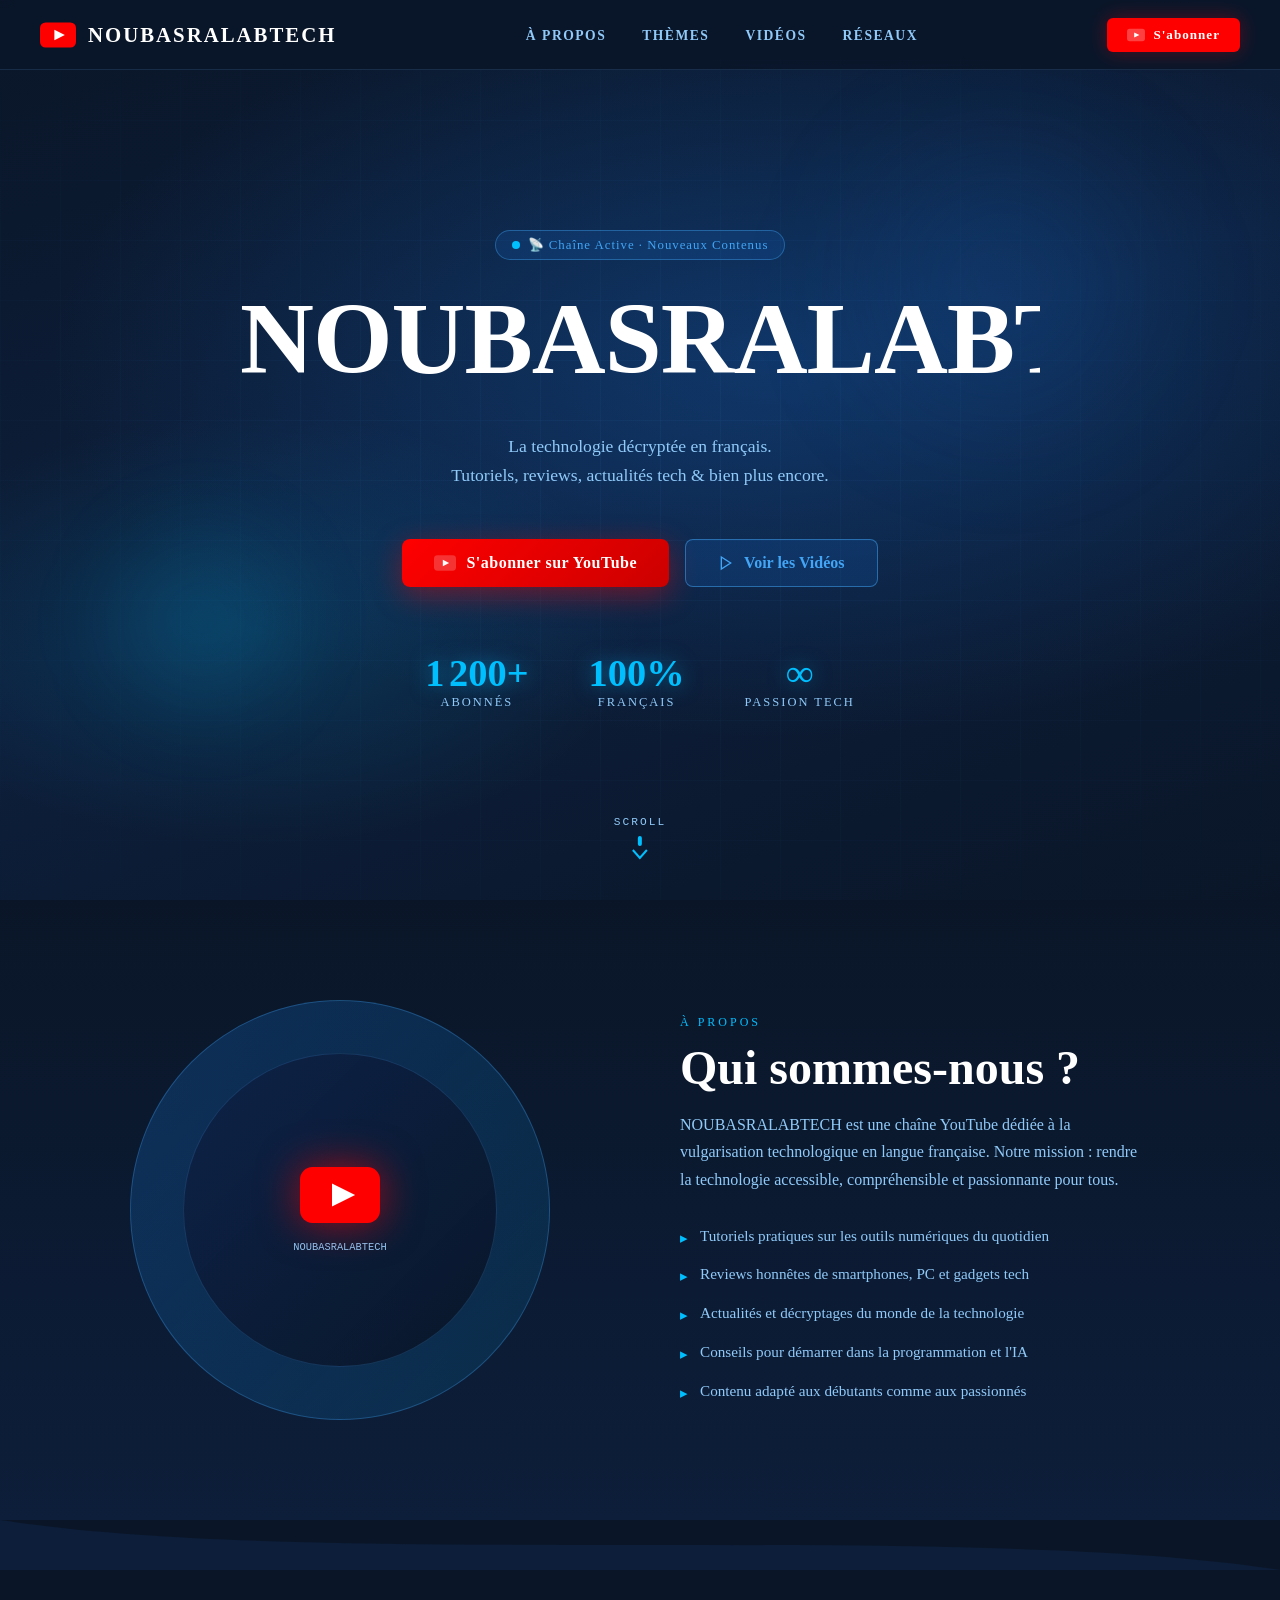
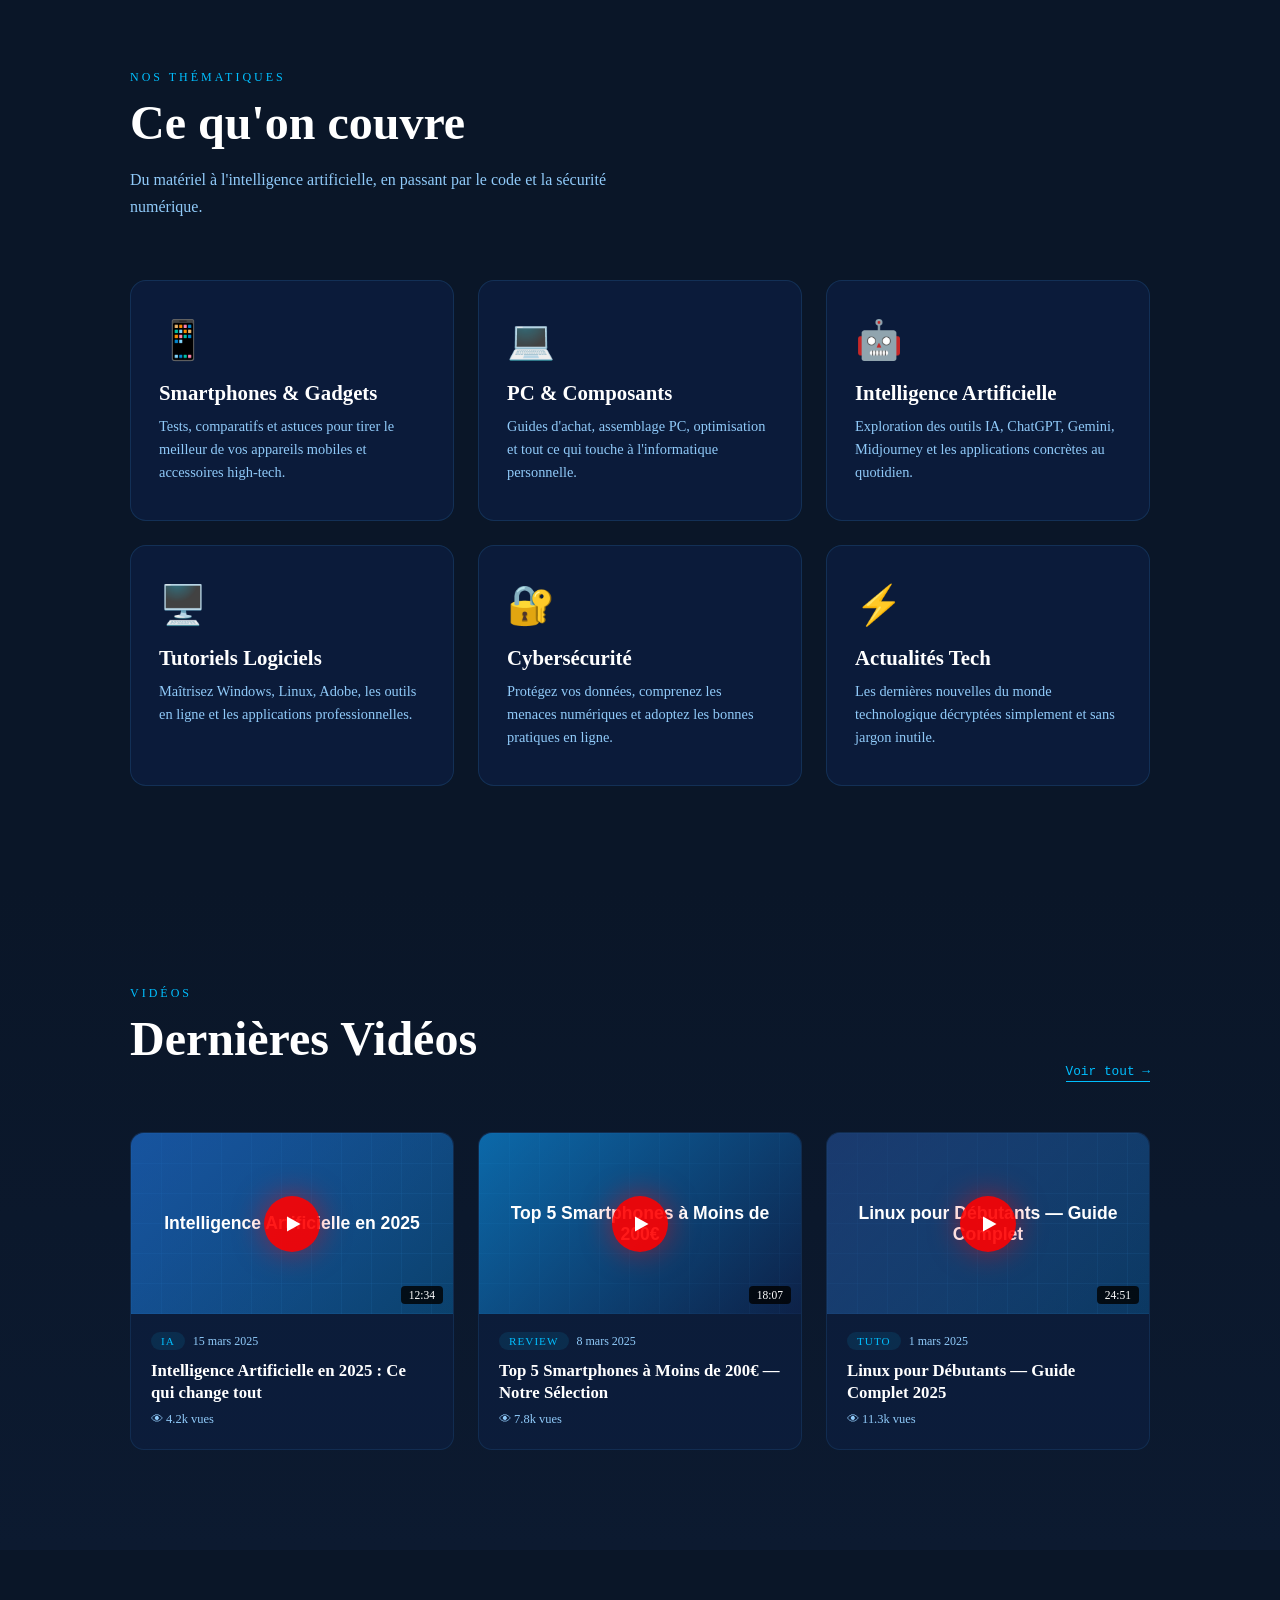
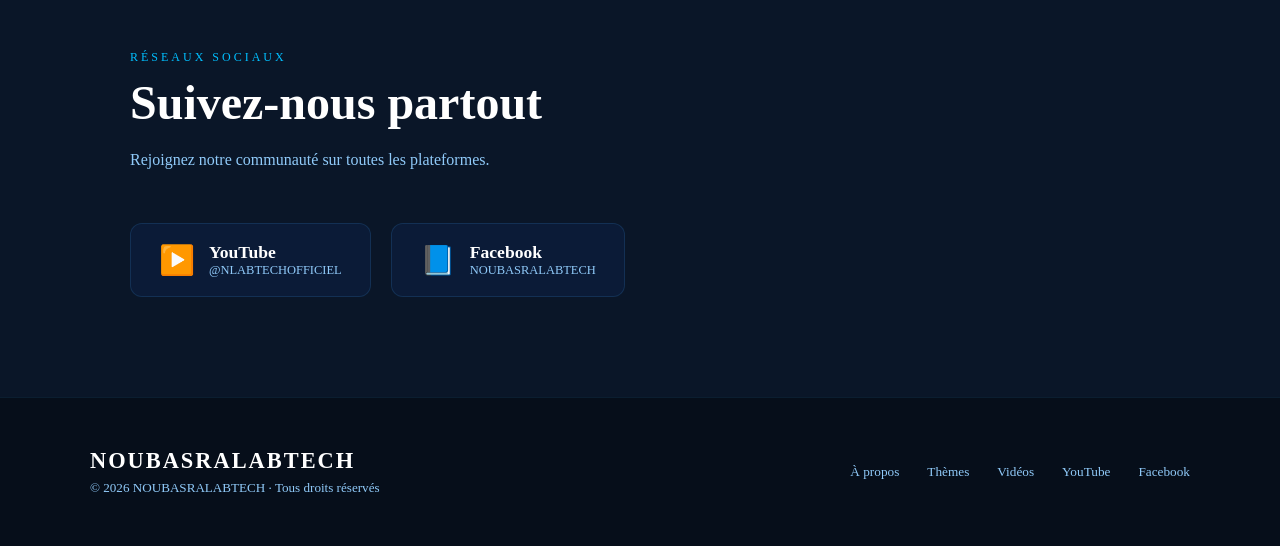
==== index.html @ 0535ee50 "Initial commit: site NOUBASRALABTECH Site vitrine de la chaîne YouTube NOUBASRALABTECH avec intégrat" ====
<!DOCTYPE html>
<html lang="fr">
<head>
  <meta charset="UTF-8" />
  <meta name="viewport" content="width=device-width, initial-scale=1.0"/>
  <title>NOUBASRALABTECH – La Tech à Portée de Main</title>
    <link rel="stylesheet" href="css/style.css">
</head>
<body>

<!-- ── NAV ── -->
<nav>
  <a class="nav-logo" href="#hero">
    <!-- YouTube Icon -->
    <svg viewBox="0 0 90 63" fill="none" xmlns="http://www.w3.org/2000/svg">
      <rect width="90" height="63" rx="14" fill="#FF0000"/>
      <path d="M36 18.5L62 31.5L36 44.5V18.5Z" fill="white"/>
    </svg>
    <span class="nav-logo-text">NOUBASRALABTECH</span>
  </a>
  <ul class="nav-links">
    <li><a href="#about">À propos</a></li>
    <li><a href="#themes">Thèmes</a></li>
    <li><a href="#videos">Vidéos</a></li>
    <li><a href="#socials">Réseaux</a></li>
  </ul>
  <a class="nav-yt-btn" href="https://www.youtube.com/@NLABTECHOFFICIEL" target="_blank" rel="noopener">
    <svg width="18" height="14" viewBox="0 0 90 63" fill="none"><rect width="90" height="63" rx="14" fill="white" fill-opacity=".25"/><path d="M36 18.5L62 31.5L36 44.5V18.5Z" fill="white"/></svg>
    S'abonner
  </a>
</nav>

<!-- ── HERO ── -->
<section id="hero">
  <div class="hero-bg"></div>
  <div class="hero-grid"></div>

  <!-- Floating orbs -->
  <div style="position:absolute;width:300px;height:300px;border-radius:50%;background:radial-gradient(circle,rgba(21,101,192,0.2),transparent);top:15%;right:10%;filter:blur(60px);animation:pulse 6s ease-in-out infinite;z-index:0"></div>
  <div style="position:absolute;width:200px;height:200px;border-radius:50%;background:radial-gradient(circle,rgba(0,191,255,0.15),transparent);bottom:20%;left:8%;filter:blur(40px);animation:pulse 4s 2s ease-in-out infinite;z-index:0"></div>

  <div class="hero-content">
    <div class="hero-badge">📡 Chaîne Active · Nouveaux Contenus</div>

    <h1 class="hero-title">
      <div class="hero-title-scroll">
        <span class="nav-logo-text">NOUBASRALABTECH</span>
      </div>
    </h1>

    <p class="hero-subtitle">
      La technologie décryptée en français.<br/>
      Tutoriels, reviews, actualités tech &amp; bien plus encore.
    </p>

    <div class="hero-actions">
      <a class="btn-primary" href="https://www.youtube.com/@NLABTECHOFFICIEL" target="_blank" rel="noopener">
        <svg width="22" height="16" viewBox="0 0 90 63" fill="none"><rect width="90" height="63" rx="14" fill="white" fill-opacity=".2"/><path d="M36 18.5L62 31.5L36 44.5V18.5Z" fill="white"/></svg>
        S'abonner sur YouTube
      </a>
      <a class="btn-secondary" href="#videos">
        <svg width="16" height="16" fill="none" viewBox="0 0 24 24" stroke="currentColor" stroke-width="2"><polygon points="5,3 19,12 5,21"/></svg>
        Voir les Vidéos
      </a>
    </div>

    <div class="hero-stats">
      <div class="stat">
        <div class="stat-num" id="subs">—</div>
        <div class="stat-label">Abonnés</div>
      </div>
      <div class="stat">
        <div class="stat-num">100%</div>
        <div class="stat-label">Français</div>
      </div>
      <div class="stat">
        <div class="stat-num">∞</div>
        <div class="stat-label">Passion Tech</div>
      </div>
    </div>
  </div>

  <div class="scroll-indicator">
    <span style="font-family:'Space Mono',monospace;font-size:.7rem">SCROLL</span>
    <svg width="18" height="24" viewBox="0 0 18 24" fill="none"><rect x="7" y="0" width="4" height="10" rx="2" fill="var(--accent)"/><path d="M2 14L9 22L16 14" stroke="var(--accent)" stroke-width="2" fill="none"/></svg>
  </div>
</section>

<!-- ── ABOUT ── -->
<section id="about">
  <div class="section-inner">
    <div class="about-grid">
      <div class="about-visual reveal">
        <div class="about-circle">
          <div class="about-circle-inner">
            <svg class="about-yt-icon" width="80" height="56" viewBox="0 0 90 63" fill="none" xmlns="http://www.w3.org/2000/svg">
              <rect width="90" height="63" rx="14" fill="#FF0000"/>
              <path d="M36 18.5L62 31.5L36 44.5V18.5Z" fill="white"/>
            </svg>
            <span style="font-family:'Space Mono',monospace;font-size:.65rem;color:var(--text-muted);margin-top:8px">NOUBASRALABTECH</span>
          </div>
        </div>
      </div>
      <div class="reveal" style="transition-delay:.2s">
        <div class="section-tag">À propos</div>
        <h2 class="section-title">Qui sommes‑nous&nbsp;?</h2>
        <p class="section-desc">
          NOUBASRALABTECH est une chaîne YouTube dédiée à la vulgarisation technologique en langue française. Notre mission : rendre la technologie accessible, compréhensible et passionnante pour tous.
        </p>
        <ul class="about-list">
          <li>Tutoriels pratiques sur les outils numériques du quotidien</li>
          <li>Reviews honnêtes de smartphones, PC et gadgets tech</li>
          <li>Actualités et décryptages du monde de la technologie</li>
          <li>Conseils pour démarrer dans la programmation et l'IA</li>
          <li>Contenu adapté aux débutants comme aux passionnés</li>
        </ul>
      </div>
    </div>
  </div>
</section>

<!-- WAVE -->
<div class="wave-divider" style="background:#0d1e3a">
  <svg viewBox="0 0 1440 50" preserveAspectRatio="none" height="50"><path d="M0,0 C360,50 1080,0 1440,50 L1440,0 Z" fill="#0a1628"/></svg>
</div>

<!-- ── THEMES ── -->
<section id="themes">
  <div class="section-inner">
    <div class="section-tag reveal">Nos Thématiques</div>
    <h2 class="section-title reveal" style="transition-delay:.1s">Ce qu'on couvre</h2>
    <p class="section-desc reveal" style="transition-delay:.2s">Du matériel à l'intelligence artificielle, en passant par le code et la sécurité numérique.</p>

    <div class="themes-grid">
      <div class="theme-card reveal" style="transition-delay:.1s">
        <div class="theme-icon">📱</div>
        <div class="theme-title">Smartphones & Gadgets</div>
        <div class="theme-desc">Tests, comparatifs et astuces pour tirer le meilleur de vos appareils mobiles et accessoires high-tech.</div>
      </div>
      <div class="theme-card reveal" style="transition-delay:.2s">
        <div class="theme-icon">💻</div>
        <div class="theme-title">PC & Composants</div>
        <div class="theme-desc">Guides d'achat, assemblage PC, optimisation et tout ce qui touche à l'informatique personnelle.</div>
      </div>
      <div class="theme-card reveal" style="transition-delay:.3s">
        <div class="theme-icon">🤖</div>
        <div class="theme-title">Intelligence Artificielle</div>
        <div class="theme-desc">Exploration des outils IA, ChatGPT, Gemini, Midjourney et les applications concrètes au quotidien.</div>
      </div>
      <div class="theme-card reveal" style="transition-delay:.4s">
        <div class="theme-icon">🖥️</div>
        <div class="theme-title">Tutoriels Logiciels</div>
        <div class="theme-desc">Maîtrisez Windows, Linux, Adobe, les outils en ligne et les applications professionnelles.</div>
      </div>
      <div class="theme-card reveal" style="transition-delay:.5s">
        <div class="theme-icon">🔐</div>
        <div class="theme-title">Cybersécurité</div>
        <div class="theme-desc">Protégez vos données, comprenez les menaces numériques et adoptez les bonnes pratiques en ligne.</div>
      </div>
      <div class="theme-card reveal" style="transition-delay:.6s">
        <div class="theme-icon">⚡</div>
        <div class="theme-title">Actualités Tech</div>
        <div class="theme-desc">Les dernières nouvelles du monde technologique décryptées simplement et sans jargon inutile.</div>
      </div>
    </div>
  </div>
</section>

<!-- ── VIDEOS ── -->
<section id="videos">
  <div class="section-inner">
    <div style="display:flex;justify-content:space-between;align-items:flex-end;flex-wrap:wrap;gap:16px">
      <div>
        <div class="section-tag reveal">Vidéos</div>
        <h2 class="section-title reveal" style="transition-delay:.1s">Dernières Vidéos</h2>
      </div>
      <a href="https://www.youtube.com/@NLABTECHOFFICIEL" target="_blank" rel="noopener"
         style="color:var(--accent);font-family:'Space Mono',monospace;font-size:.8rem;text-decoration:none;border-bottom:1px solid var(--accent);padding-bottom:2px" class="reveal">
        Voir tout →
      </a>
    </div>

    <div class="videos-grid" style="margin-top:50px">
      <!-- Card 1 -->
      <div class="video-card reveal" style="transition-delay:.1s">
        <div class="video-thumb">
          <div class="video-thumb-bg"></div>
          <div style="position:absolute;inset:0;background:linear-gradient(135deg,rgba(21,101,192,0.6),rgba(0,191,255,0.2));display:flex;align-items:center;justify-content:center;flex-direction:column;gap:12px">
            <span style="font-family:'Rajdhani',sans-serif;font-size:1.1rem;font-weight:700;color:white;text-align:center;padding:0 16px;">Intelligence Artificielle en 2025</span>
          </div>
          <div class="video-play">
            <svg width="16" height="18" viewBox="0 0 16 18" fill="white"><path d="M1 1.5L14.5 9L1 16.5V1.5Z"/></svg>
          </div>
          <div class="video-duration">12:34</div>
        </div>
        <div class="video-info">
          <div class="video-meta">
            <span class="video-tag">IA</span>
            <span class="video-date">15 mars 2025</span>
          </div>
          <div class="video-title">Intelligence Artificielle en 2025 : Ce qui change tout</div>
          <div class="video-views">👁 4.2k vues</div>
        </div>
      </div>
      <!-- Card 2 -->
      <div class="video-card reveal" style="transition-delay:.2s">
        <div class="video-thumb">
          <div class="video-thumb-bg"></div>
          <div style="position:absolute;inset:0;background:linear-gradient(135deg,rgba(2,136,209,0.6),rgba(13,33,71,0.5));display:flex;align-items:center;justify-content:center;flex-direction:column;gap:12px">
            <span style="font-family:'Rajdhani',sans-serif;font-size:1.1rem;font-weight:700;color:white;text-align:center;padding:0 16px;">Top 5 Smartphones à Moins de 200€</span>
          </div>
          <div class="video-play">
            <svg width="16" height="18" viewBox="0 0 16 18" fill="white"><path d="M1 1.5L14.5 9L1 16.5V1.5Z"/></svg>
          </div>
          <div class="video-duration">18:07</div>
        </div>
        <div class="video-info">
          <div class="video-meta">
            <span class="video-tag">REVIEW</span>
            <span class="video-date">8 mars 2025</span>
          </div>
          <div class="video-title">Top 5 Smartphones à Moins de 200€ — Notre Sélection</div>
          <div class="video-views">👁 7.8k vues</div>
        </div>
      </div>
      <!-- Card 3 -->
      <div class="video-card reveal" style="transition-delay:.3s">
        <div class="video-thumb">
          <div class="video-thumb-bg"></div>
          <div style="position:absolute;inset:0;background:linear-gradient(135deg,rgba(26,58,110,0.7),rgba(0,191,255,0.15));display:flex;align-items:center;justify-content:center;flex-direction:column;gap:12px">
            <span style="font-family:'Rajdhani',sans-serif;font-size:1.1rem;font-weight:700;color:white;text-align:center;padding:0 16px;">Linux pour Débutants — Guide Complet</span>
          </div>
          <div class="video-play">
            <svg width="16" height="18" viewBox="0 0 16 18" fill="white"><path d="M1 1.5L14.5 9L1 16.5V1.5Z"/></svg>
          </div>
          <div class="video-duration">24:51</div>
        </div>
        <div class="video-info">
          <div class="video-meta">
            <span class="video-tag">TUTO</span>
            <span class="video-date">1 mars 2025</span>
          </div>
          <div class="video-title">Linux pour Débutants — Guide Complet 2025</div>
          <div class="video-views">👁 11.3k vues</div>
        </div>
      </div>
    </div>
  </div>
</section>

<!-- ── SOCIALS ── -->
<section id="socials">
  <div class="section-inner">
    <div class="section-tag reveal">Réseaux Sociaux</div>
    <h2 class="section-title reveal" style="transition-delay:.1s">Suivez-nous partout</h2>
    <p class="section-desc reveal" style="transition-delay:.2s">Rejoignez notre communauté sur toutes les plateformes.</p>

    <div class="socials-grid">
      <a class="social-card reveal" href="https://www.youtube.com/@NLABTECHOFFICIEL" target="_blank" rel="noopener" style="transition-delay:.1s">
        <span class="social-icon">▶️</span>
        <div>
          <div class="social-name">YouTube</div>
          <div class="social-handle">@NLABTECHOFFICIEL</div>
        </div>
      </a>
      <a class="social-card reveal" href="https://www.facebook.com/profile.php?id=61580141431218" target="_blank" rel="noopener" style="transition-delay:.2s">
        <span class="social-icon">📘</span>
        <div>
          <div class="social-name">Facebook</div>
          <div class="social-handle">NOUBASRALABTECH</div>
        </div>
      </a>
    </div>
  </div>
</section>

<!-- ── FOOTER ── -->
<footer>
  <div class="footer-inner">
    <div>
      <div class="footer-logo">NOUBASRALABTECH</div>
      <div class="footer-copy" style="margin-top:6px">© 2026 NOUBASRALABTECH · Tous droits réservés</div>
    </div>
    <div class="footer-links">
      <a href="#about">À propos</a>
      <a href="#themes">Thèmes</a>
      <a href="#videos">Vidéos</a>
      <a href="https://www.youtube.com/@NLABTECHOFFICIEL" target="_blank" rel="noopener">YouTube</a>
      <a href="https://www.facebook.com/profile.php?id=61580141431218" target="_blank" rel="noopener">Facebook</a>
    </div>
  </div>
</footer>

<script src="js/script.js"></script>
<script src="js/youtube.js"></script>
</body>
</html>
---- css/style.css ----
*, *::before, *::after { box-sizing: border-box; margin: 0; padding: 0; }

:root {
  --blue-deep: #0a1628;
  --blue-dark: #0d2147;
  --blue-mid: #1a3a6e;
  --blue-bright: #1565C0;
  --blue-vivid: #1976D2;
  --blue-light: #42A5F5;
  --blue-glow: #64B5F6;
  --blue-ice: #BBDEFB;
  --white: #ffffff;
  --white-soft: #f0f6ff;
  --accent: #00BFFF;
  --accent2: #0288D1;
  --yt-red: #FF0000;
  --text-muted: #90CAF9;
}

html { scroll-behavior: smooth; }

body {
  font-family: 'Times New Roman', serif;
  background: var(--blue-deep);
  color: var(--white);
  overflow-x: hidden;
}

/* ── Custom Cursor (désactivé) ── */
/* .cursor {
  width: 12px; height: 12px;
  background: var(--accent);
  border-radius: 50%;
  position: fixed; top: 0; left: 0;
  pointer-events: none; z-index: 10000;
  transform: translate(-50%,-50%);
  transition: transform 0.1s, background 0.2s;
  box-shadow: 0 0 15px var(--accent);
}
.cursor-ring {
  width: 36px; height: 36px;
  border: 2px solid var(--blue-light);
  border-radius: 50%;
  position: fixed; top: 0; left: 0;
  pointer-events: none; z-index: 9999;
  transform: translate(-50%,-50%);
  transition: transform 0.18s ease, width 0.2s, height 0.2s, border-color 0.2s;
}
a:hover ~ .cursor, button:hover ~ .cursor { transform: translate(-50%,-50%) scale(2); } */

/* ── Noise texture overlay ── */
body::before {
  content: '';
  position: fixed; inset: 0;
  background-image: url("data:image/svg+xml,%3Csvg viewBox='0 0 256 256' xmlns='http://www.w3.org/2000/svg'%3E%3Cfilter id='noise'%3E%3CfeTurbulence type='fractalNoise' baseFrequency='0.9' numOctaves='4' stitchTiles='stitch'/%3E%3C/filter%3E%3Crect width='100%25' height='100%25' filter='url(%23noise)' opacity='0.035'/%3E%3C/svg%3E");
  pointer-events: none; z-index: 0;
  opacity: .4;
}

/* ── NAV ── */
nav {
  position: fixed; top: 0; left: 0; right: 0; z-index: 1000;
  display: flex; align-items: center; justify-content: space-between;
  padding: 0 40px;
  height: 70px;
  background: rgba(10,22,40,0.85);
  backdrop-filter: blur(20px);
  border-bottom: 1px solid rgba(100,181,246,0.15);
}
.nav-logo {
  display: flex; align-items: center; gap: 12px;
  text-decoration: none;
}
.nav-toggle {
  display: none;
  width: 42px; height: 38px;
  background: rgba(255,255,255,0.08);
  border: 1px solid rgba(255,255,255,0.12);
  border-radius: 14px;
  padding: 8px;
  cursor: pointer;
  align-items: center;
  justify-content: center;
  gap: 4px;
}
.nav-toggle span {
  display: block;
  width: 100%; height: 3px;
  border-radius: 999px;
  background: var(--white);
  transition: transform .3s ease, opacity .3s ease;
}
.nav-toggle.active span:nth-child(1) { transform: translateY(8px) rotate(45deg); }
.nav-toggle.active span:nth-child(2) { opacity: 0; }
.nav-toggle.active span:nth-child(3) { transform: translateY(-8px) rotate(-45deg); }
.mobile-menu {
  display: none;
  position: fixed;
  top: 70px;
  left: 0;
  right: 0;
  background: rgba(10,22,40,0.98);
  backdrop-filter: blur(18px);
  border-bottom: 1px solid rgba(66,165,245,0.12);
  z-index: 999;
}
.mobile-menu ul {
  list-style: none;
  display: flex;
  flex-direction: column;
  gap: 0;
  padding: 18px 24px;
}
.mobile-menu li + li { margin-top: 12px; }
.mobile-menu a {
  color: var(--white);
  text-decoration: none;
  font-size: 1rem;
  font-weight: 600;
}
.mobile-menu.open { display: block; }
.nav-logo svg { width: 36px; height: 36px; }
.nav-logo-text {
  font-family: 'Times New Roman', serif;
  font-weight: 700; font-size: 1.3rem;
  color: var(--white);
  letter-spacing: 2px;
}
.nav-logo-text span { color: var(--accent); }
.nav-links { display: flex; gap: 36px; list-style: none; }
.nav-links a {
  text-decoration: none;
  color: var(--text-muted);
  font-weight: 600; font-size: .85rem;
  letter-spacing: 1.5px; text-transform: uppercase;
  position: relative; transition: color .3s;
}
.nav-links a::after {
  content: '';
  position: absolute; bottom: -4px; left: 0; right: 0;
  height: 2px; background: var(--accent);
  transform: scaleX(0); transform-origin: left;
  transition: transform .3s;
}
.nav-links a:hover { color: var(--white); }
.nav-links a:hover::after { transform: scaleX(1); }
.nav-yt-btn {
  display: flex; align-items: center; gap: 8px;
  background: var(--yt-red);
  color: white; border: none;
  padding: 9px 20px; border-radius: 6px;
  font-family: 'Times New Roman', serif;
  font-weight: 700; font-size: .82rem;
  letter-spacing: 1px;
  text-decoration: none;
  transition: transform .2s, box-shadow .3s;
  box-shadow: 0 0 20px rgba(255,0,0,0.3);
}
.nav-yt-btn:hover { transform: translateY(-2px); box-shadow: 0 4px 30px rgba(255,0,0,0.5); }

/* ── HERO ── */
#hero {
  min-height: 100vh;
  display: flex; align-items: center; justify-content: center;
  position: relative; overflow: hidden;
  padding: 120px 40px 80px;
}
.hero-bg {
  position: absolute; inset: 0; z-index: 0;
  background:
    radial-gradient(ellipse 80% 60% at 60% 40%, rgba(21,101,192,0.35) 0%, transparent 70%),
    radial-gradient(ellipse 50% 40% at 20% 70%, rgba(0,191,255,0.15) 0%, transparent 60%),
    linear-gradient(160deg, #0a1628 0%, #0d1f3c 50%, #0a1628 100%);
}
.hero-grid {
  position: absolute; inset: 0; z-index: 0;
  background-image:
    linear-gradient(rgba(66,165,245,0.06) 1px, transparent 1px),
    linear-gradient(90deg, rgba(66,165,245,0.06) 1px, transparent 1px);
  background-size: 60px 60px;
  mask-image: radial-gradient(ellipse 80% 70% at 50% 50%, black, transparent);
}
.hero-content {
  position: relative; z-index: 1;
  max-width: 800px; text-align: center;
}
.hero-badge {
  display: inline-flex; align-items: center; gap: 8px;
  background: rgba(21,101,192,0.2);
  border: 1px solid rgba(66,165,245,0.4);
  color: var(--blue-light); font-size: .8rem;
  padding: 6px 16px; border-radius: 100px;
  font-family: 'Times New Roman', serif;
  letter-spacing: 1px; margin-bottom: 28px;
  animation: fadeSlideDown .8s ease both;
}
.hero-badge::before {
  content: ''; width: 8px; height: 8px;
  background: var(--accent); border-radius: 50%;
  animation: pulse 2s infinite;
}
@keyframes pulse { 0%,100%{opacity:1;transform:scale(1)} 50%{opacity:.5;transform:scale(1.4)} }

.hero-title {
  font-family: 'Times New Roman', serif;
  font-weight: 700;
  font-size: clamp(3rem, 8vw, 6.5rem);
  line-height: 1;
  letter-spacing: -1px;
  animation: fadeSlideUp .9s .2s ease both;
  text-align: center;
  overflow: hidden;
}
.hero-title-scroll {
  position: relative;
  overflow: hidden;
  display: inline-block;
}
.hero-title-scroll .nav-logo-text {
  font-family: 'Times New Roman', serif;
  font-weight: 700;
  font-size: clamp(3rem, 8vw, 6.5rem);
  color: var(--white);
  letter-spacing: -1px;
  display: inline-block;
  white-space: nowrap;
  animation: scrollHeroText 10s linear infinite;
}
.hero-title .line1 { display: block; color: var(--white); }
.hero-title .line2 {
  display: block;
  background: linear-gradient(90deg, var(--blue-light), var(--accent), var(--blue-glow));
  -webkit-background-clip: text; -webkit-text-fill-color: transparent;
  background-clip: text;
}
.hero-subtitle {
  margin-top: 24px; font-size: 1.1rem; font-weight: 300;
  color: var(--text-muted); line-height: 1.7;
  animation: fadeSlideUp .9s .4s ease both;
}
.hero-actions {
  margin-top: 48px;
  display: flex; gap: 16px; justify-content: center; flex-wrap: wrap;
  animation: fadeSlideUp .9s .6s ease both;
}
.btn-primary {
  display: flex; align-items: center; gap: 10px;
  background: linear-gradient(135deg, var(--yt-red), #cc0000);
  color: white; padding: 14px 32px; border-radius: 8px;
  font-weight: 700; font-size: 1rem; letter-spacing: .5px;
  text-decoration: none;
  box-shadow: 0 8px 30px rgba(255,0,0,0.4);
  transition: transform .2s, box-shadow .3s;
}
.btn-primary:hover { transform: translateY(-3px); box-shadow: 0 12px 40px rgba(255,0,0,0.6); }
.btn-secondary {
  display: flex; align-items: center; gap: 10px;
  background: rgba(21,101,192,0.2);
  border: 1px solid rgba(66,165,245,0.5);
  color: var(--blue-light); padding: 14px 32px; border-radius: 8px;
  font-weight: 600; font-size: 1rem;
  text-decoration: none;
  transition: background .3s, transform .2s;
}
.btn-secondary:hover { background: rgba(21,101,192,0.4); transform: translateY(-3px); }

.hero-stats {
  margin-top: 64px;
  display: flex; justify-content: center; gap: 60px;
  animation: fadeSlideUp .9s .8s ease both;
}
.stat { text-align: center; }
.stat-num {
  font-family: 'Times New Roman', serif;
  font-size: 2.4rem; font-weight: 700;
  color: var(--accent);
  text-shadow: 0 0 20px rgba(0,191,255,0.5);
}
.stat-label { font-size: .78rem; color: var(--text-muted); letter-spacing: 2px; text-transform: uppercase; }

.scroll-indicator {
  position: absolute; bottom: 40px; left: 50%;
  transform: translateX(-50%);
  display: flex; flex-direction: column; align-items: center;
  gap: 8px; color: var(--text-muted); font-size: .75rem;
  letter-spacing: 2px; animation: bounce 2s infinite;
}
@keyframes bounce { 0%,100%{transform:translateX(-50%) translateY(0)} 50%{transform:translateX(-50%) translateY(8px)} }

/* ── SECTIONS COMMON ── */
section { position: relative; z-index: 1; }
.section-inner { max-width: 1100px; margin: 0 auto; padding: 100px 40px; }
.section-tag {
  font-family: 'Times New Roman', serif;
  font-size: .75rem; color: var(--accent);
  letter-spacing: 3px; text-transform: uppercase;
  margin-bottom: 12px;
}
.section-title {
  font-family: 'Times New Roman', serif;
  font-size: clamp(2rem, 4vw, 3rem);
  font-weight: 700; line-height: 1.1;
  margin-bottom: 16px;
}
.section-desc { color: var(--text-muted); max-width: 520px; line-height: 1.7; font-weight: 300; }

/* ── ABOUT ── */
#about { background: linear-gradient(180deg, var(--blue-deep) 0%, #0d1e3a 100%); }
.about-grid { display: grid; grid-template-columns: 1fr 1fr; gap: 80px; align-items: center; }
.about-visual {
  position: relative;
  aspect-ratio: 1; max-width: 420px;
}
.about-circle {
  width: 100%; height: 100%;
  border-radius: 50%;
  background: linear-gradient(135deg, rgba(21,101,192,0.3), rgba(0,191,255,0.1));
  border: 1px solid rgba(66,165,245,0.3);
  display: flex; align-items: center; justify-content: center;
  position: relative;
  animation: rotateSlow 20s linear infinite;
}
@keyframes rotateSlow { to { transform: rotate(360deg); } }
.about-circle-inner {
  width: 75%; height: 75%;
  border-radius: 50%;
  background: linear-gradient(135deg, rgba(13,33,71,0.9), rgba(10,22,40,0.95));
  border: 1px solid rgba(66,165,245,0.2);
  display: flex; align-items: center; justify-content: center;
  flex-direction: column; gap: 10px;
  animation: rotateSlow 20s linear infinite reverse;
}
.about-yt-icon { filter: drop-shadow(0 0 20px rgba(255,0,0,0.6)); }
.about-list { list-style: none; margin-top: 32px; display: flex; flex-direction: column; gap: 14px; }
.about-list li {
  display: flex; align-items: flex-start; gap: 12px;
  color: var(--text-muted); font-size: .95rem; line-height: 1.5;
}
.about-list li::before {
  content: '▸'; color: var(--accent); flex-shrink: 0; margin-top: 2px;
}

/* ── THEMES / CATEGORIES ── */
#themes { background: var(--blue-deep); }
.themes-grid { display: grid; grid-template-columns: repeat(3,1fr); gap: 24px; margin-top: 60px; }
.theme-card {
  background: rgba(13,33,71,0.6);
  border: 1px solid rgba(66,165,245,0.15);
  border-radius: 16px; padding: 36px 28px;
  position: relative; overflow: hidden;
  transition: transform .3s, border-color .3s, box-shadow .3s;
}
.theme-card::before {
  content: '';
  position: absolute; top: 0; left: 0; right: 0; height: 3px;
  background: linear-gradient(90deg, var(--blue-bright), var(--accent));
  transform: scaleX(0); transform-origin: left;
  transition: transform .4s;
}
.theme-card:hover { transform: translateY(-6px); border-color: rgba(66,165,245,0.4); box-shadow: 0 20px 50px rgba(0,0,0,0.4); }
.theme-card:hover::before { transform: scaleX(1); }
.theme-icon { font-size: 2.4rem; margin-bottom: 18px; }
.theme-title { font-family: 'Times New Roman', serif; font-size: 1.3rem; font-weight: 700; margin-bottom: 10px; }
.theme-desc { color: var(--text-muted); font-size: .9rem; line-height: 1.6; font-weight: 300; }

/* ── VIDEOS / LATEST ── */
#videos { background: linear-gradient(180deg, var(--blue-deep) 0%, #0c1a30 100%); }
.videos-grid { display: grid; grid-template-columns: repeat(3,1fr); gap: 24px; margin-top: 60px; }
.video-card {
  background: rgba(13,33,71,0.5);
  border: 1px solid rgba(66,165,245,0.12);
  border-radius: 14px; overflow: hidden;
  transition: transform .3s, box-shadow .3s;
}
.video-card:hover { transform: translateY(-5px); box-shadow: 0 20px 50px rgba(0,0,0,0.5); }
.video-thumb {
  aspect-ratio: 16/9; position: relative;
  background: linear-gradient(135deg, var(--blue-mid), var(--blue-dark));
  display: flex; align-items: center; justify-content: center;
  overflow: hidden;
}
.video-thumb img {
  width: 100%;
  height: 100%;
  object-fit: cover;
  transition: transform 0.3s ease;
}
.video-card:hover .video-thumb img {
  transform: scale(1.05);
}
.video-thumb-bg {
  position: absolute; inset: 0;
  background-image:
    linear-gradient(rgba(66,165,245,0.08) 1px, transparent 1px),
    linear-gradient(90deg, rgba(66,165,245,0.08) 1px, transparent 1px);
  background-size: 30px 30px;
}
.video-play {
  width: 56px; height: 56px;
  background: rgba(255,0,0,0.9);
  border-radius: 50%; display: flex;
  align-items: center; justify-content: center;
  position: relative; z-index: 1;
  box-shadow: 0 0 30px rgba(255,0,0,0.5);
  transition: transform .2s, box-shadow .3s;
}
.video-card:hover .video-play { transform: scale(1.1); box-shadow: 0 0 50px rgba(255,0,0,0.7); }
.video-play svg { margin-left: 4px; }
.video-duration {
  position: absolute; bottom: 10px; right: 10px;
  background: rgba(0,0,0,0.8); color: white;
  font-family: 'Times New Roman', serif;
  font-size: .72rem; padding: 3px 8px; border-radius: 4px;
}
.video-info { padding: 18px 20px 22px; }
.video-meta { display: flex; align-items: center; gap: 8px; margin-bottom: 10px; }
.video-tag {
  font-size: .7rem; font-family: 'Times New Roman', serif;
  color: var(--accent); background: rgba(0,191,255,0.1);
  padding: 3px 10px; border-radius: 100px; letter-spacing: 1px;
}
.video-date { font-size: .75rem; color: var(--text-muted); }
.video-title { font-family: 'Times New Roman', serif; font-weight: 600; font-size: 1.05rem; line-height: 1.3; }
.video-views { margin-top: 8px; font-size: .78rem; color: var(--text-muted); }

/* ── NEWSLETTER / CTA ── */
#newsletter {
  background: linear-gradient(135deg, #0d2147 0%, #0a1628 100%);
  position: relative; overflow: hidden;
}
#newsletter::before {
  content: '';
  position: absolute; inset: 0;
  background: radial-gradient(ellipse 70% 60% at 50% 50%, rgba(21,101,192,0.2), transparent);
}
.cta-box {
  text-align: center; position: relative; z-index: 1;
  max-width: 680px; margin: 0 auto;
}
.cta-box .section-title { font-size: clamp(2rem,4vw,3.2rem); }
.email-form {
  margin-top: 40px;
  display: flex; gap: 12px; max-width: 500px; margin: 40px auto 0;
}
.email-input {
  flex: 1; background: rgba(255,255,255,0.07);
  border: 1px solid rgba(66,165,245,0.3);
  border-radius: 8px; padding: 14px 20px;
  color: white; font-family: 'Times New Roman', serif;
  font-size: .95rem; outline: none;
  transition: border-color .3s;
}
.email-input::placeholder { color: rgba(144,202,249,0.5); }
.email-input:focus { border-color: var(--accent); box-shadow: 0 0 0 3px rgba(0,191,255,0.15); }
.email-submit {
  background: linear-gradient(135deg, var(--blue-bright), var(--accent2));
  color: white; border: none; padding: 14px 28px;
  border-radius: 8px; font-family: 'Times New Roman', serif;
  font-weight: 700; font-size: .95rem;
  transition: transform .2s, box-shadow .3s;
  box-shadow: 0 4px 20px rgba(21,101,192,0.5);
}
.email-submit:hover { transform: translateY(-2px); box-shadow: 0 8px 30px rgba(21,101,192,0.7); }

/* ── SOCIALS ── */
#socials { background: var(--blue-deep); }
.socials-grid { display: flex; gap: 20px; flex-wrap: wrap; margin-top: 50px; justify-content: flex-start; }
.social-card {
  display: flex; align-items: center; gap: 14px;
  background: rgba(13,33,71,0.5);
  border: 1px solid rgba(66,165,245,0.15);
  border-radius: 12px; padding: 18px 28px;
  text-decoration: none; color: var(--white);
  transition: transform .25s, border-color .3s, box-shadow .3s;
  min-width: 200px;
}
.social-card:hover { transform: translateY(-4px); border-color: rgba(66,165,245,0.5); box-shadow: 0 10px 30px rgba(0,0,0,0.4); }
.social-icon { font-size: 1.8rem; }
.social-name { font-family: 'Times New Roman', serif; font-weight: 700; font-size: 1.1rem; }
.social-handle { font-size: .78rem; color: var(--text-muted); font-family: 'Times New Roman', serif; }

/* ── FOOTER ── */
footer {
  background: #060e1a;
  border-top: 1px solid rgba(66,165,245,0.1);
  padding: 50px 40px;
}
.footer-inner { max-width: 1100px; margin: 0 auto; display: flex; justify-content: space-between; align-items: center; flex-wrap: gap; gap: 24px; }
.footer-logo { font-family: 'Times New Roman', serif; font-weight: 700; font-size: 1.4rem; letter-spacing: 2px; }
.footer-logo span { color: var(--accent); }
.footer-copy { color: var(--text-muted); font-size: .82rem; }
.footer-links { display: flex; gap: 28px; }
.footer-links a { color: var(--text-muted); text-decoration: none; font-size: .83rem; transition: color .3s; }
.footer-links a:hover { color: var(--accent); }

/* ── DIVIDER WAVE ── */
.wave-divider { line-height: 0; overflow: hidden; }
.wave-divider svg { display: block; width: 100%; }

/* ── ANIMATIONS ── */
@keyframes fadeSlideDown { from{opacity:0;transform:translateY(-20px)} to{opacity:1;transform:translateY(0)} }
@keyframes fadeSlideUp { from{opacity:0;transform:translateY(30px)} to{opacity:1;transform:translateY(0)} }

.reveal {
  opacity: 0; transform: translateY(40px);
  transition: opacity .7s ease, transform .7s ease;
}
.reveal.visible { opacity: 1; transform: translateY(0); }

/* ── SCROLLBAR ── */
::-webkit-scrollbar { width: 6px; }
::-webkit-scrollbar-track { background: var(--blue-deep); }
::-webkit-scrollbar-thumb { background: var(--blue-mid); border-radius: 3px; }
::-webkit-scrollbar-thumb:hover { background: var(--blue-light); }

@keyframes scrollHeroText {
  0% {
    transform: translateX(100%);
  }
  100% {
    transform: translateX(-100%);
  }
}

@keyframes scrollText {
  0% {
    transform: translateX(100%);
  }
  100% {
    transform: translateX(-100%);
  }
}

/* ── RESPONSIVE ── */
@media (max-width: 900px) {
  .about-grid { grid-template-columns: 1fr; }
  .about-visual { margin: 0 auto; max-width: 280px; }
  .themes-grid { grid-template-columns: 1fr 1fr; }
  .videos-grid { grid-template-columns: 1fr 1fr; }
  .partner-grid { grid-template-columns: 1fr; }
  .nav-toggle { display: flex; }
}
@media (max-width: 600px) {
  .themes-grid, .videos-grid { grid-template-columns: 1fr; }
  .hero-stats { gap: 30px; }
  .email-form { flex-direction: column; }
  nav { padding: 0 20px; }
  .section-inner { padding: 70px 20px; }
  footer { padding: 40px 20px; }
  .footer-inner { flex-direction: column; text-align: center; }
  .partner-stats { flex-direction: column; gap: 16px; }
  .partner-stat { min-width: unset; }
}
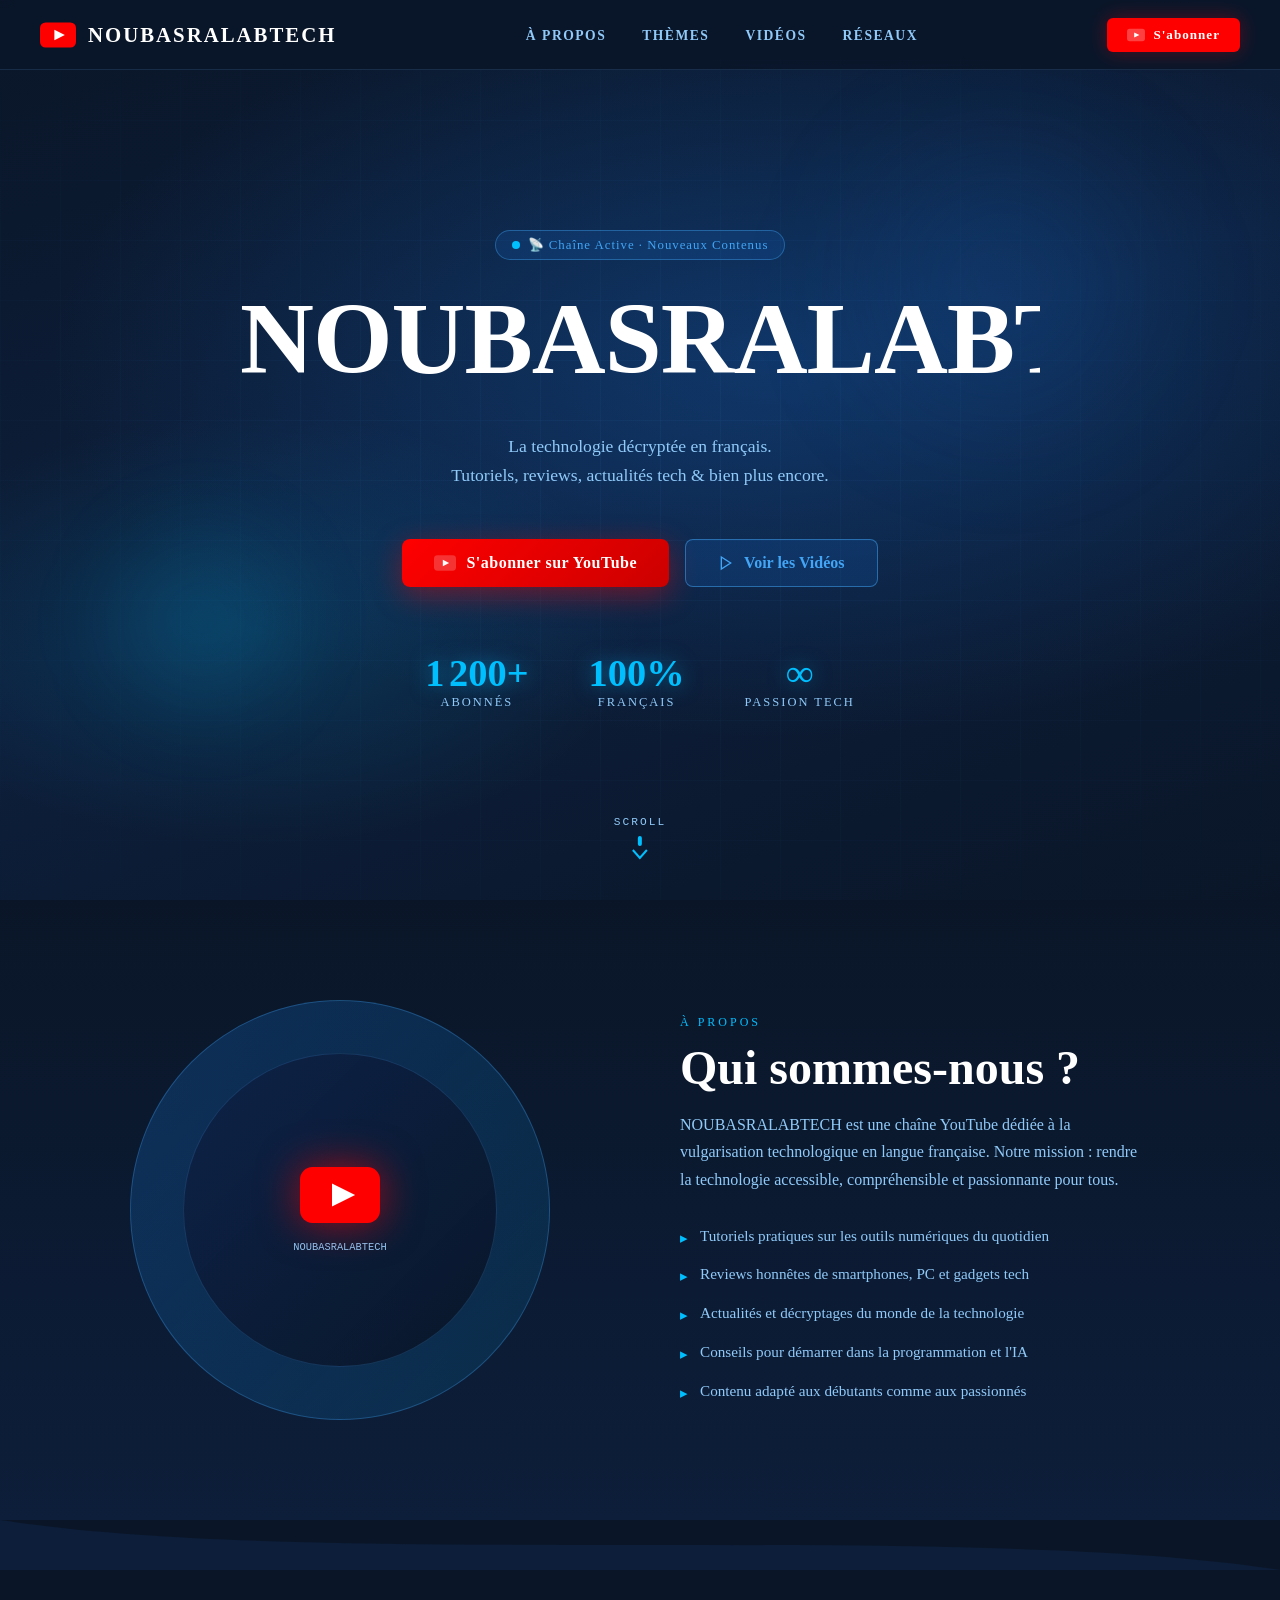
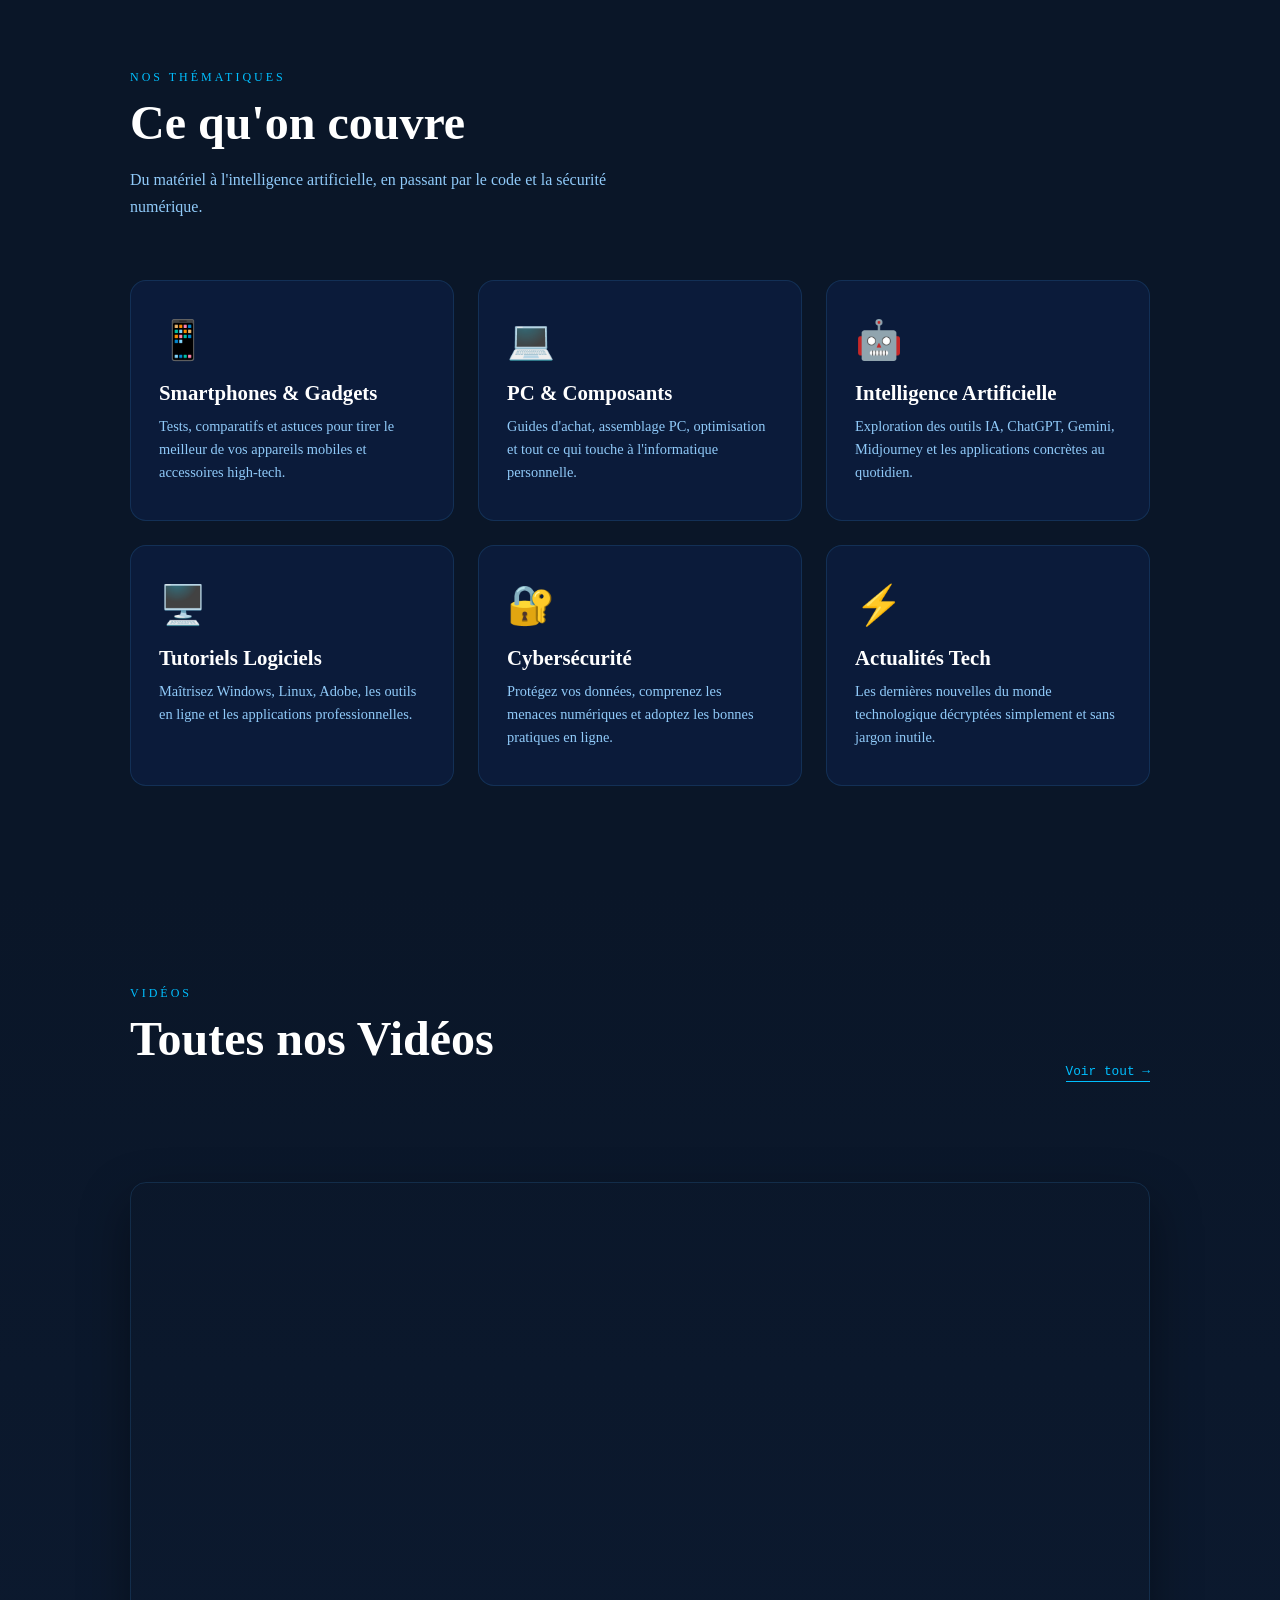
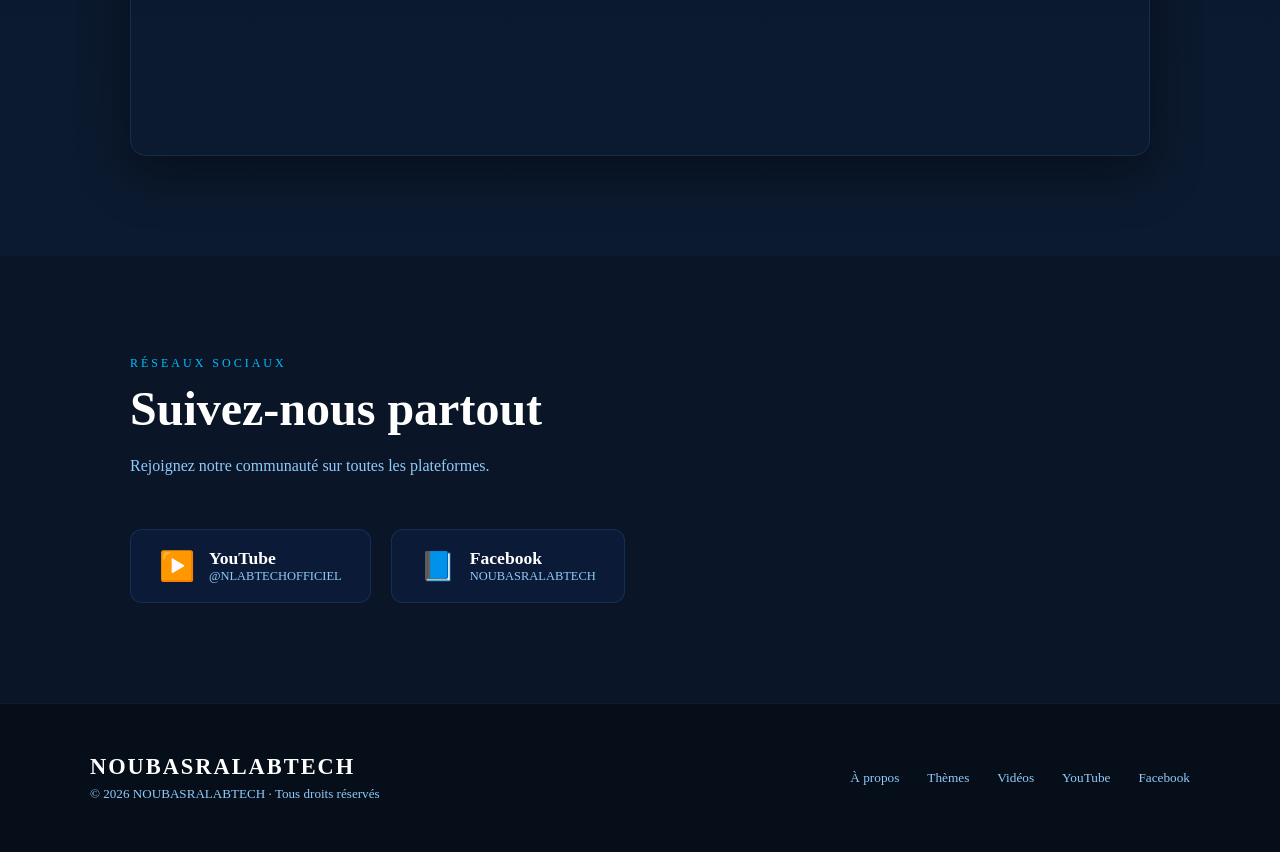
==== commit 073bedf6: "Afficher toutes les vidéos YouTube en temps réel via l'iframe playlist Remplace les 3 cartes vidéo s" ====
--- a/index.html
+++ b/index.html
@@ -172,7 +172,7 @@
     <div style="display:flex;justify-content:space-between;align-items:flex-end;flex-wrap:wrap;gap:16px">
       <div>
         <div class="section-tag reveal">Vidéos</div>
-        <h2 class="section-title reveal" style="transition-delay:.1s">Dernières Vidéos</h2>
+        <h2 class="section-title reveal" style="transition-delay:.1s">Toutes nos Vidéos</h2>
       </div>
       <a href="https://www.youtube.com/@NLABTECHOFFICIEL" target="_blank" rel="noopener"
          style="color:var(--accent);font-family:'Space Mono',monospace;font-size:.8rem;text-decoration:none;border-bottom:1px solid var(--accent);padding-bottom:2px" class="reveal">
@@ -180,70 +180,16 @@
       </a>
     </div>
 
-    <div class="videos-grid" style="margin-top:50px">
-      <!-- Card 1 -->
-      <div class="video-card reveal" style="transition-delay:.1s">
-        <div class="video-thumb">
-          <div class="video-thumb-bg"></div>
-          <div style="position:absolute;inset:0;background:linear-gradient(135deg,rgba(21,101,192,0.6),rgba(0,191,255,0.2));display:flex;align-items:center;justify-content:center;flex-direction:column;gap:12px">
-            <span style="font-family:'Rajdhani',sans-serif;font-size:1.1rem;font-weight:700;color:white;text-align:center;padding:0 16px;">Intelligence Artificielle en 2025</span>
-          </div>
-          <div class="video-play">
-            <svg width="16" height="18" viewBox="0 0 16 18" fill="white"><path d="M1 1.5L14.5 9L1 16.5V1.5Z"/></svg>
-          </div>
-          <div class="video-duration">12:34</div>
-        </div>
-        <div class="video-info">
-          <div class="video-meta">
-            <span class="video-tag">IA</span>
-            <span class="video-date">15 mars 2025</span>
-          </div>
-          <div class="video-title">Intelligence Artificielle en 2025 : Ce qui change tout</div>
-          <div class="video-views">👁 4.2k vues</div>
-        </div>
-      </div>
-      <!-- Card 2 -->
-      <div class="video-card reveal" style="transition-delay:.2s">
-        <div class="video-thumb">
-          <div class="video-thumb-bg"></div>
-          <div style="position:absolute;inset:0;background:linear-gradient(135deg,rgba(2,136,209,0.6),rgba(13,33,71,0.5));display:flex;align-items:center;justify-content:center;flex-direction:column;gap:12px">
-            <span style="font-family:'Rajdhani',sans-serif;font-size:1.1rem;font-weight:700;color:white;text-align:center;padding:0 16px;">Top 5 Smartphones à Moins de 200€</span>
-          </div>
-          <div class="video-play">
-            <svg width="16" height="18" viewBox="0 0 16 18" fill="white"><path d="M1 1.5L14.5 9L1 16.5V1.5Z"/></svg>
-          </div>
-          <div class="video-duration">18:07</div>
-        </div>
-        <div class="video-info">
-          <div class="video-meta">
-            <span class="video-tag">REVIEW</span>
-            <span class="video-date">8 mars 2025</span>
-          </div>
-          <div class="video-title">Top 5 Smartphones à Moins de 200€ — Notre Sélection</div>
-          <div class="video-views">👁 7.8k vues</div>
-        </div>
-      </div>
-      <!-- Card 3 -->
-      <div class="video-card reveal" style="transition-delay:.3s">
-        <div class="video-thumb">
-          <div class="video-thumb-bg"></div>
-          <div style="position:absolute;inset:0;background:linear-gradient(135deg,rgba(26,58,110,0.7),rgba(0,191,255,0.15));display:flex;align-items:center;justify-content:center;flex-direction:column;gap:12px">
-            <span style="font-family:'Rajdhani',sans-serif;font-size:1.1rem;font-weight:700;color:white;text-align:center;padding:0 16px;">Linux pour Débutants — Guide Complet</span>
-          </div>
-          <div class="video-play">
-            <svg width="16" height="18" viewBox="0 0 16 18" fill="white"><path d="M1 1.5L14.5 9L1 16.5V1.5Z"/></svg>
-          </div>
-          <div class="video-duration">24:51</div>
-        </div>
-        <div class="video-info">
-          <div class="video-meta">
-            <span class="video-tag">TUTO</span>
-            <span class="video-date">1 mars 2025</span>
-          </div>
-          <div class="video-title">Linux pour Débutants — Guide Complet 2025</div>
-          <div class="video-views">👁 11.3k vues</div>
-        </div>
-      </div>
+    <div class="videos-grid" style="margin-top:50px"></div>
+
+    <div class="videos-embed-wrap reveal" style="margin-top:50px;transition-delay:.1s">
+      <iframe
+        src="https://www.youtube.com/embed/videoseries?list=UUsjJdWuzdaBiHzaByKlDDag"
+        title="Toutes les vidéos de la chaîne NOUBASRALABTECH"
+        loading="lazy"
+        allow="accelerometer; autoplay; clipboard-write; encrypted-media; gyroscope; picture-in-picture"
+        allowfullscreen>
+      </iframe>
     </div>
   </div>
 </section>
--- a/css/style.css
+++ b/css/style.css
@@ -366,6 +366,14 @@
 /* ── VIDEOS / LATEST ── */
 #videos { background: linear-gradient(180deg, var(--blue-deep) 0%, #0c1a30 100%); }
 .videos-grid { display: grid; grid-template-columns: repeat(3,1fr); gap: 24px; margin-top: 60px; }
+.videos-grid:empty { margin-top: 0; }
+.videos-embed-wrap {
+  border: 1px solid rgba(66,165,245,0.15);
+  border-radius: 16px; overflow: hidden;
+  box-shadow: 0 20px 50px rgba(0,0,0,0.4);
+  aspect-ratio: 16/9;
+}
+.videos-embed-wrap iframe { width: 100%; height: 100%; border: 0; display: block; }
 .video-card {
   background: rgba(13,33,71,0.5);
   border: 1px solid rgba(66,165,245,0.12);
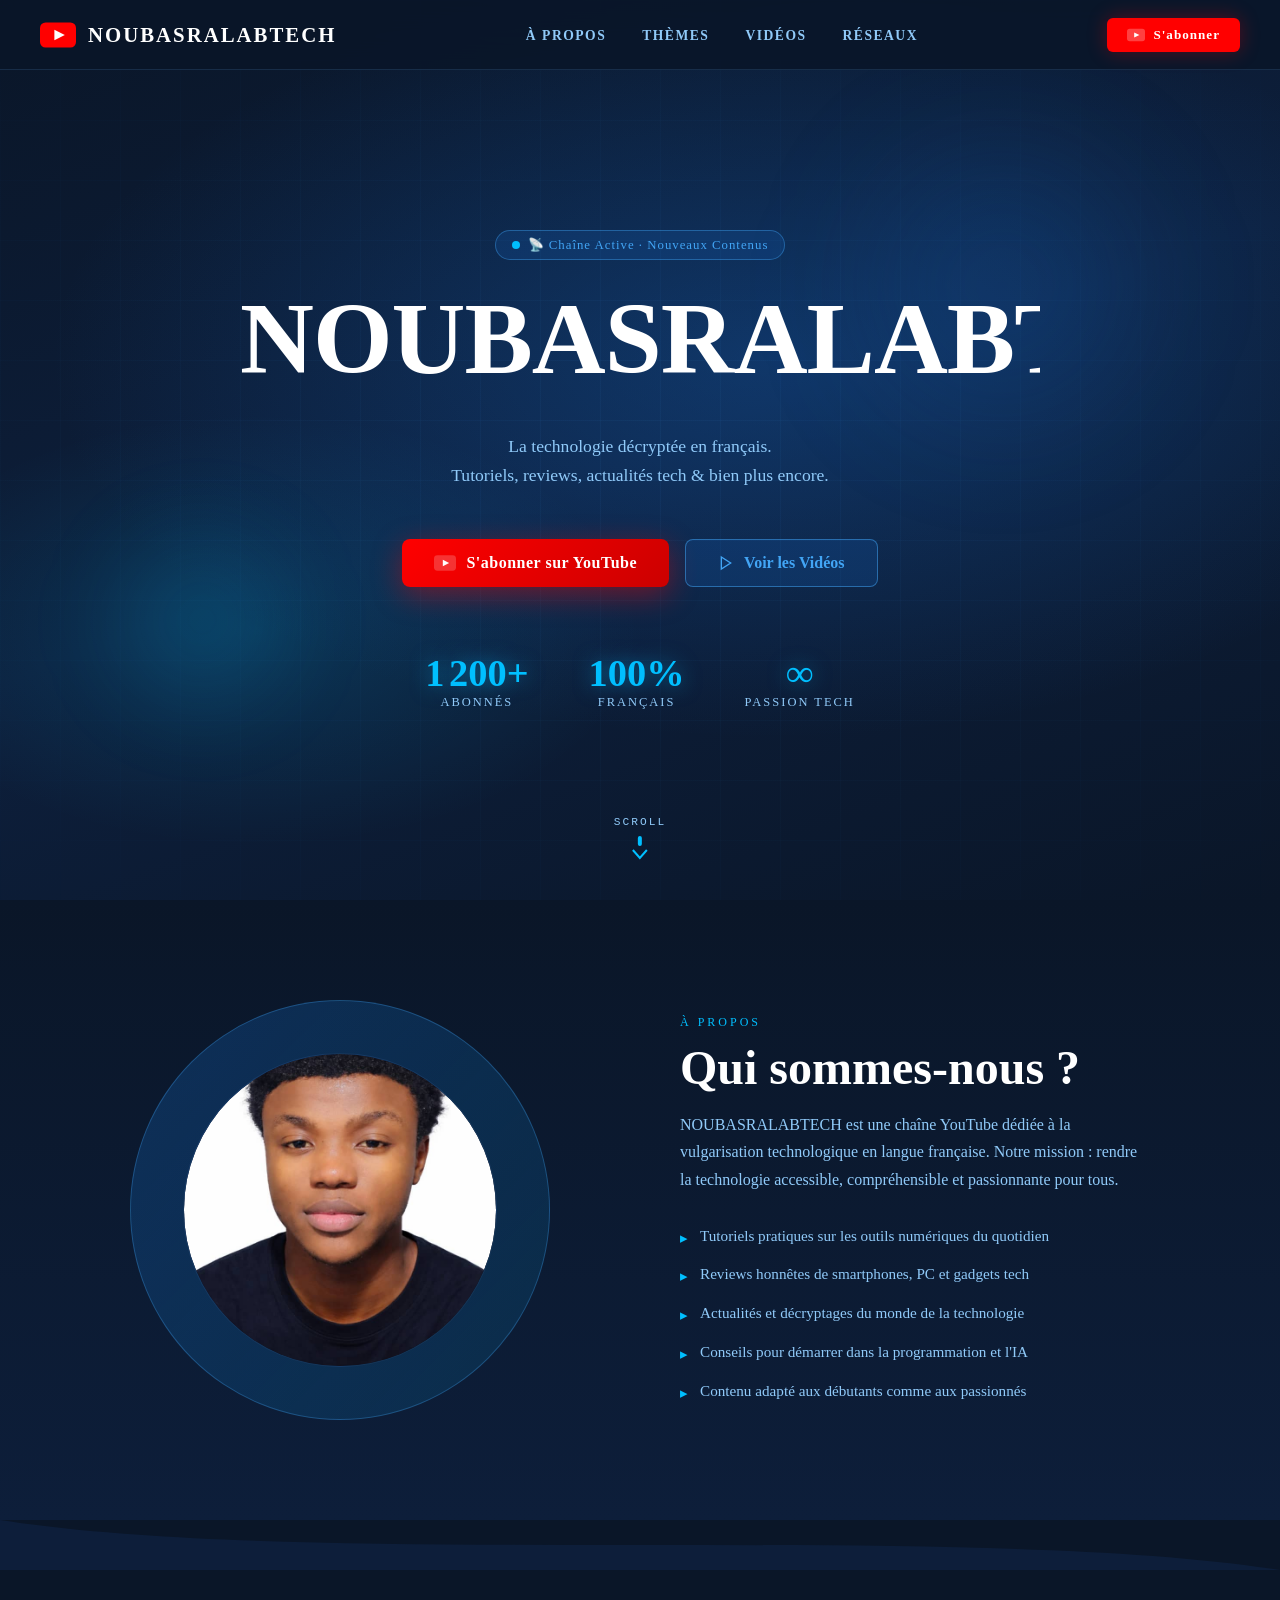
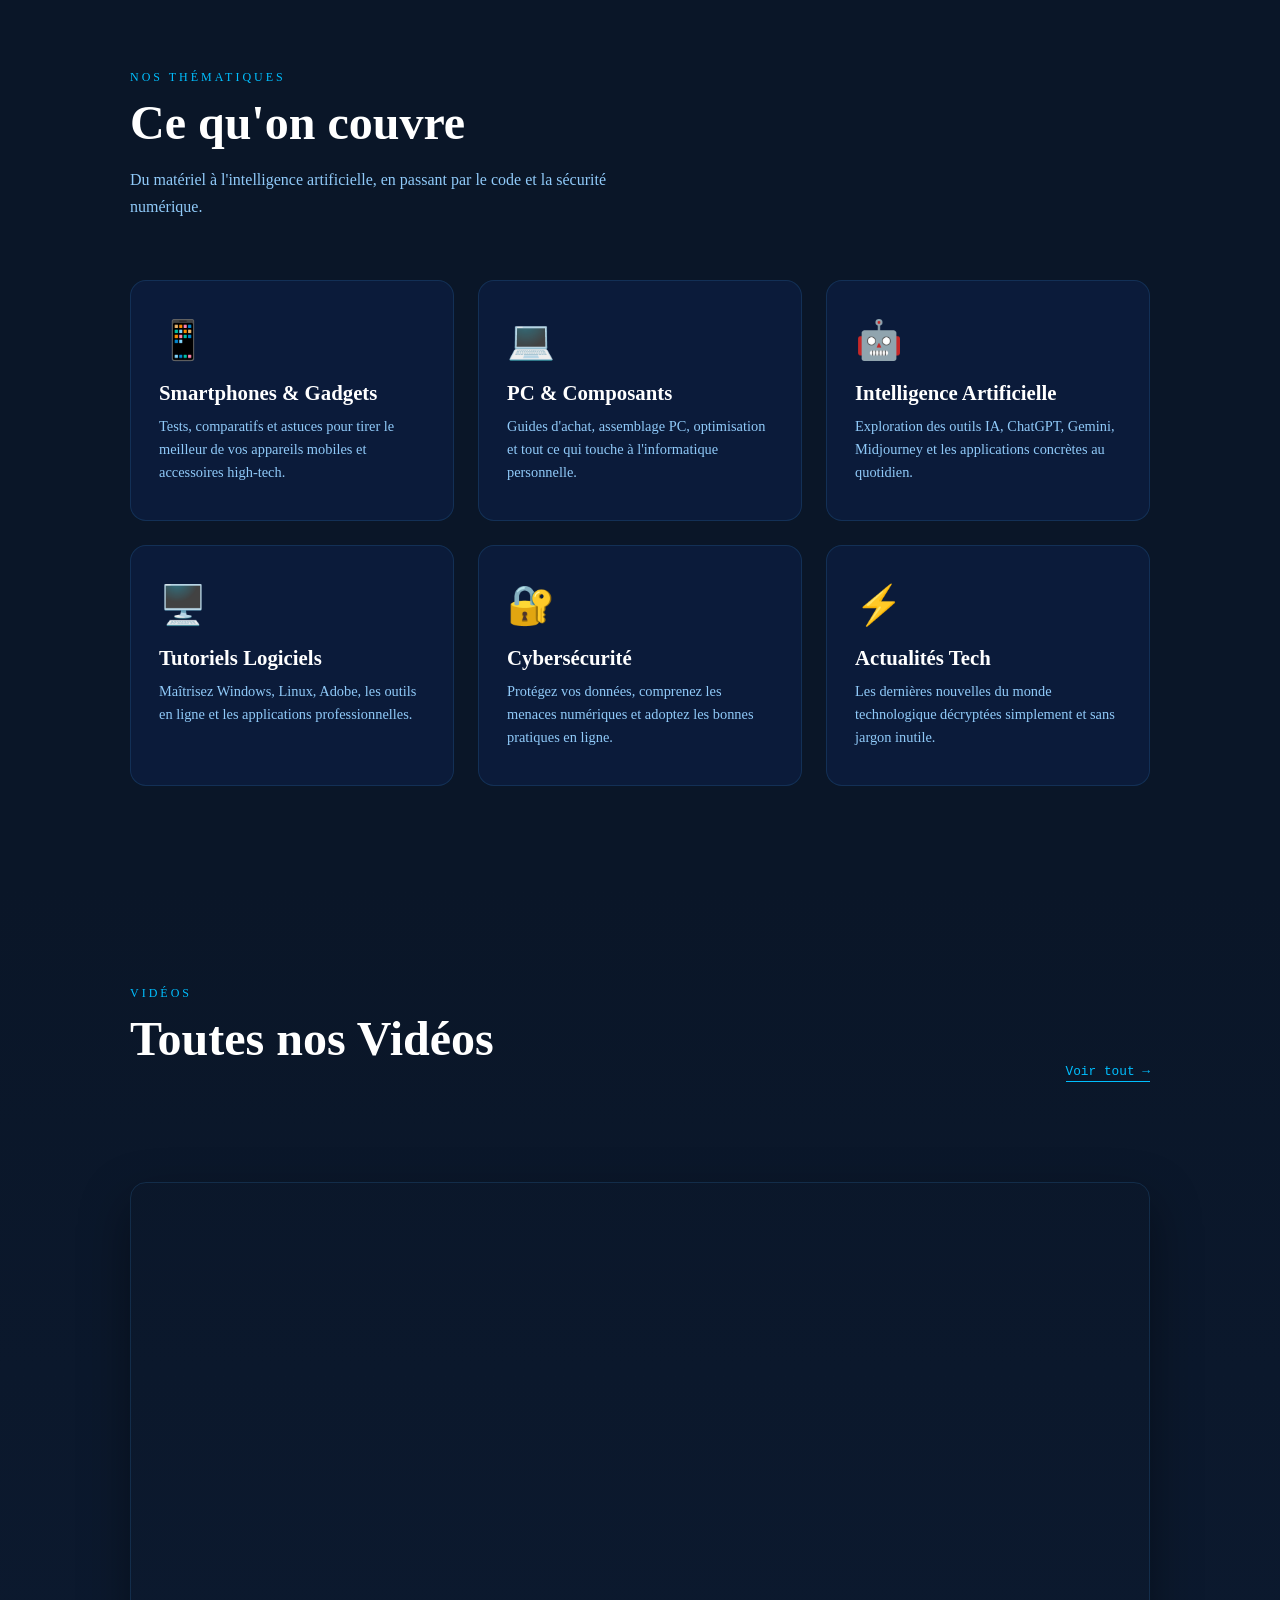
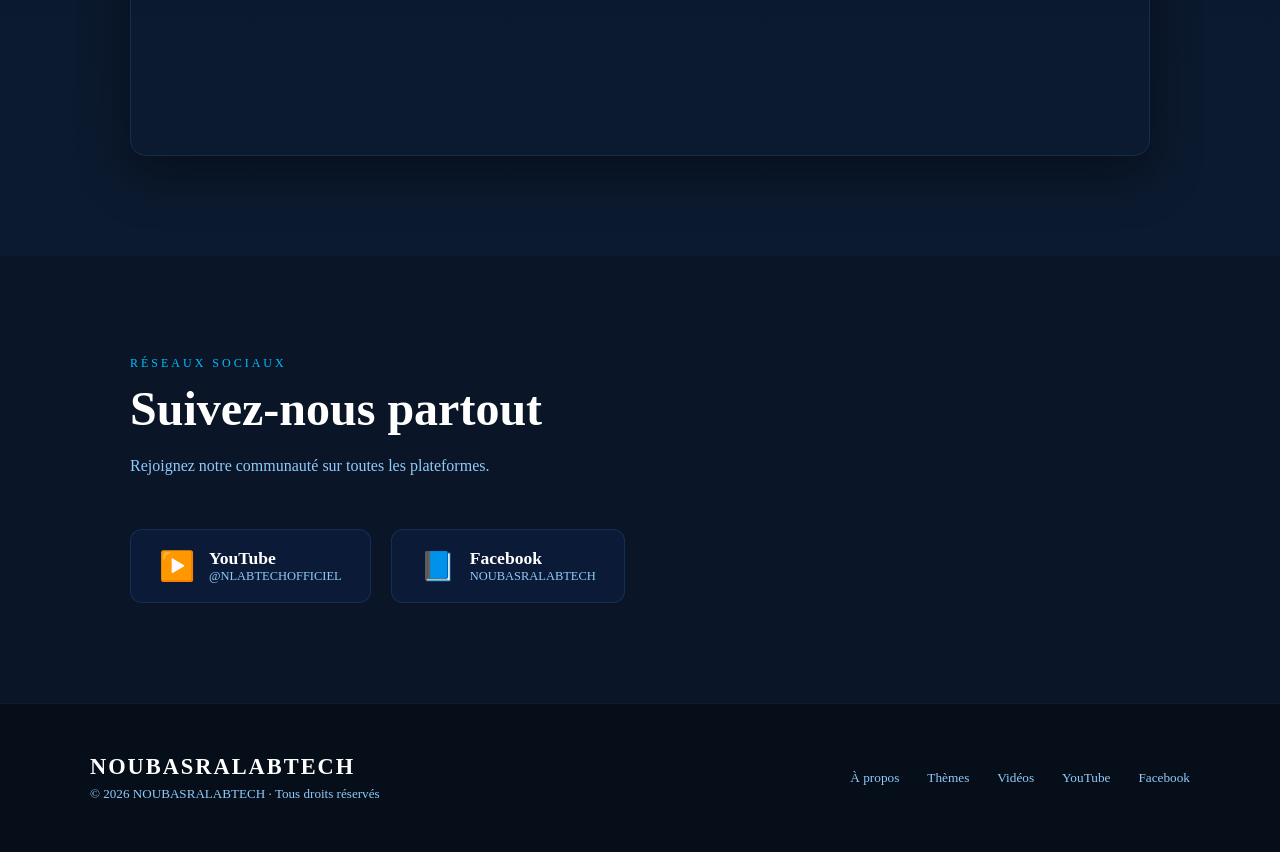
==== commit 4709055a: "Ajoute la photo dans la section À propos Co-Authored-By: Claude Sonnet 5 <noreply@anthropic.com>" ====
--- a/index.html
+++ b/index.html
@@ -93,11 +93,7 @@
       <div class="about-visual reveal">
         <div class="about-circle">
           <div class="about-circle-inner">
-            <svg class="about-yt-icon" width="80" height="56" viewBox="0 0 90 63" fill="none" xmlns="http://www.w3.org/2000/svg">
-              <rect width="90" height="63" rx="14" fill="#FF0000"/>
-              <path d="M36 18.5L62 31.5L36 44.5V18.5Z" fill="white"/>
-            </svg>
-            <span style="font-family:'Space Mono',monospace;font-size:.65rem;color:var(--text-muted);margin-top:8px">NOUBASRALABTECH</span>
+            <img class="about-photo" src="images/image.jpeg" alt="NOUBASRALABTECH">
           </div>
         </div>
       </div>
--- a/css/style.css
+++ b/css/style.css
@@ -328,9 +328,11 @@
   border: 1px solid rgba(66,165,245,0.2);
   display: flex; align-items: center; justify-content: center;
   flex-direction: column; gap: 10px;
+  overflow: hidden;
   animation: rotateSlow 20s linear infinite reverse;
 }
 .about-yt-icon { filter: drop-shadow(0 0 20px rgba(255,0,0,0.6)); }
+.about-photo { width: 100%; height: 100%; object-fit: cover; border-radius: 50%; }
 .about-list { list-style: none; margin-top: 32px; display: flex; flex-direction: column; gap: 14px; }
 .about-list li {
   display: flex; align-items: flex-start; gap: 12px;
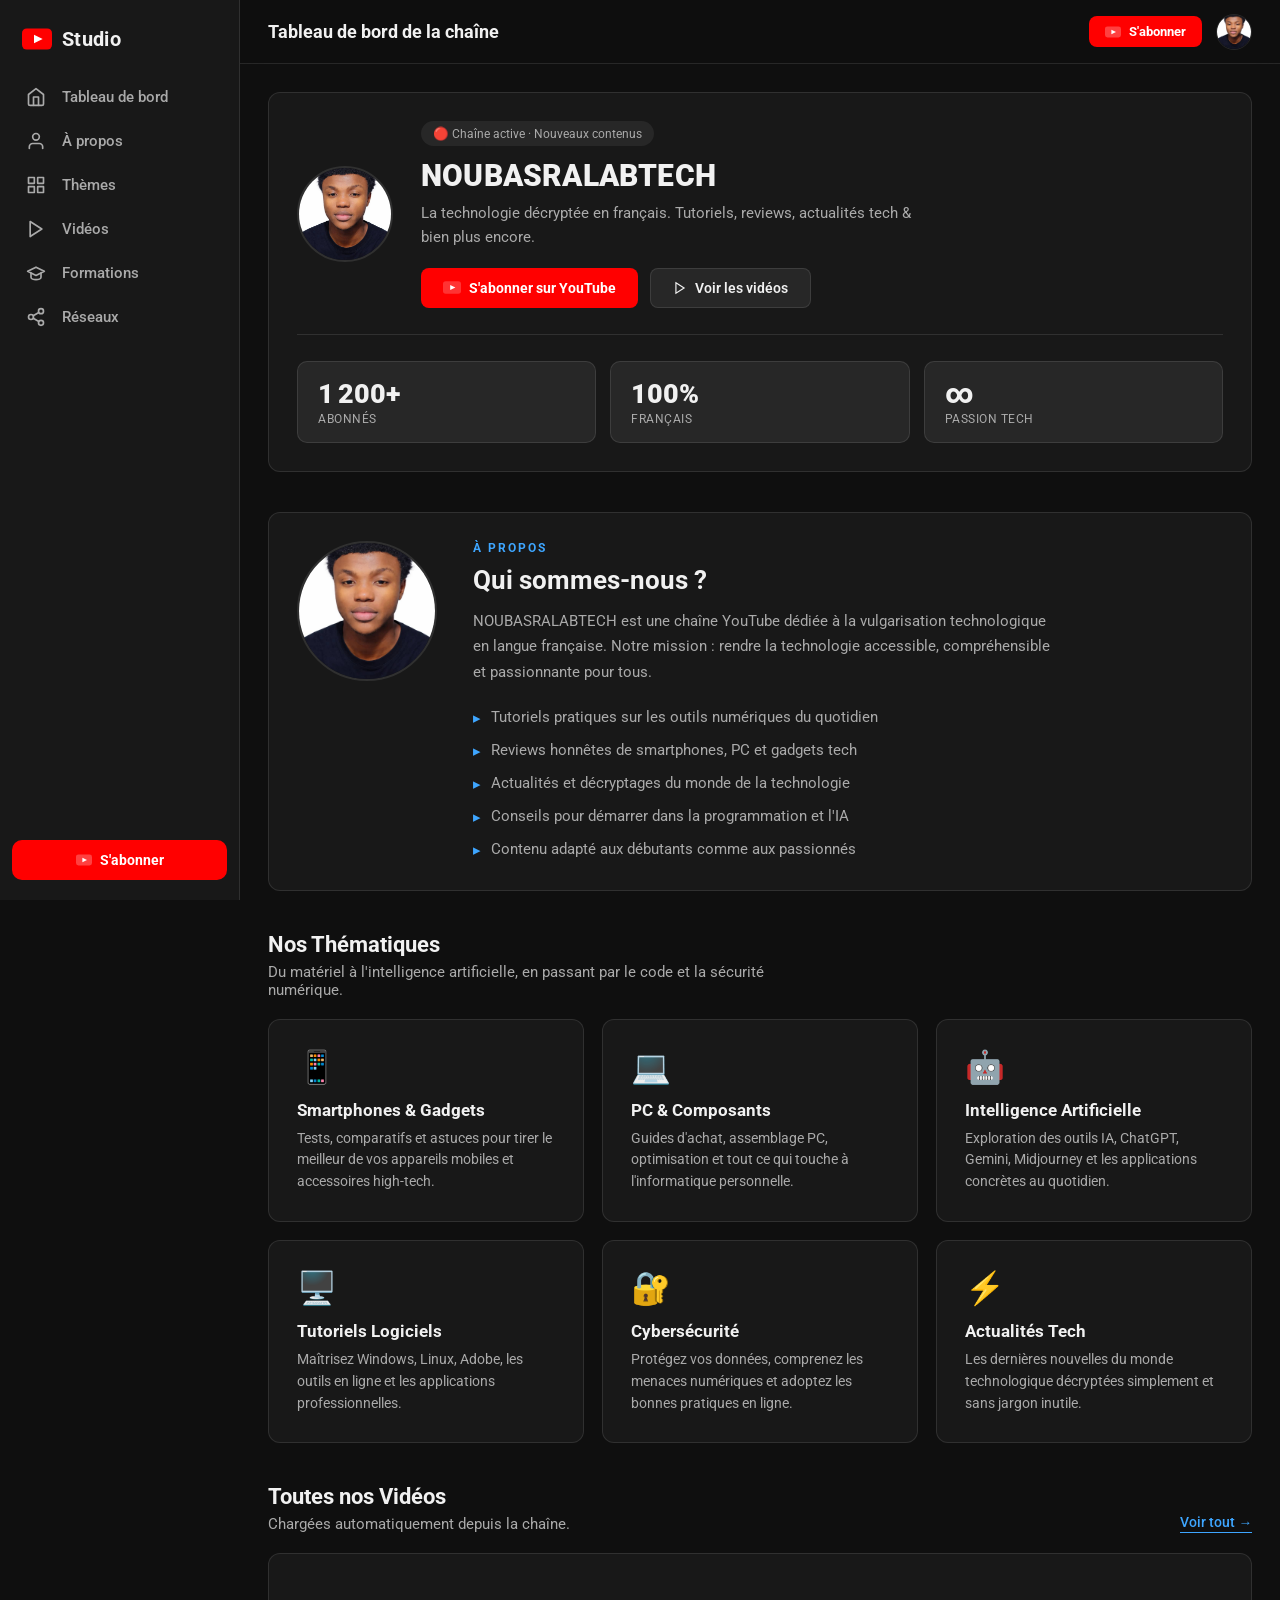
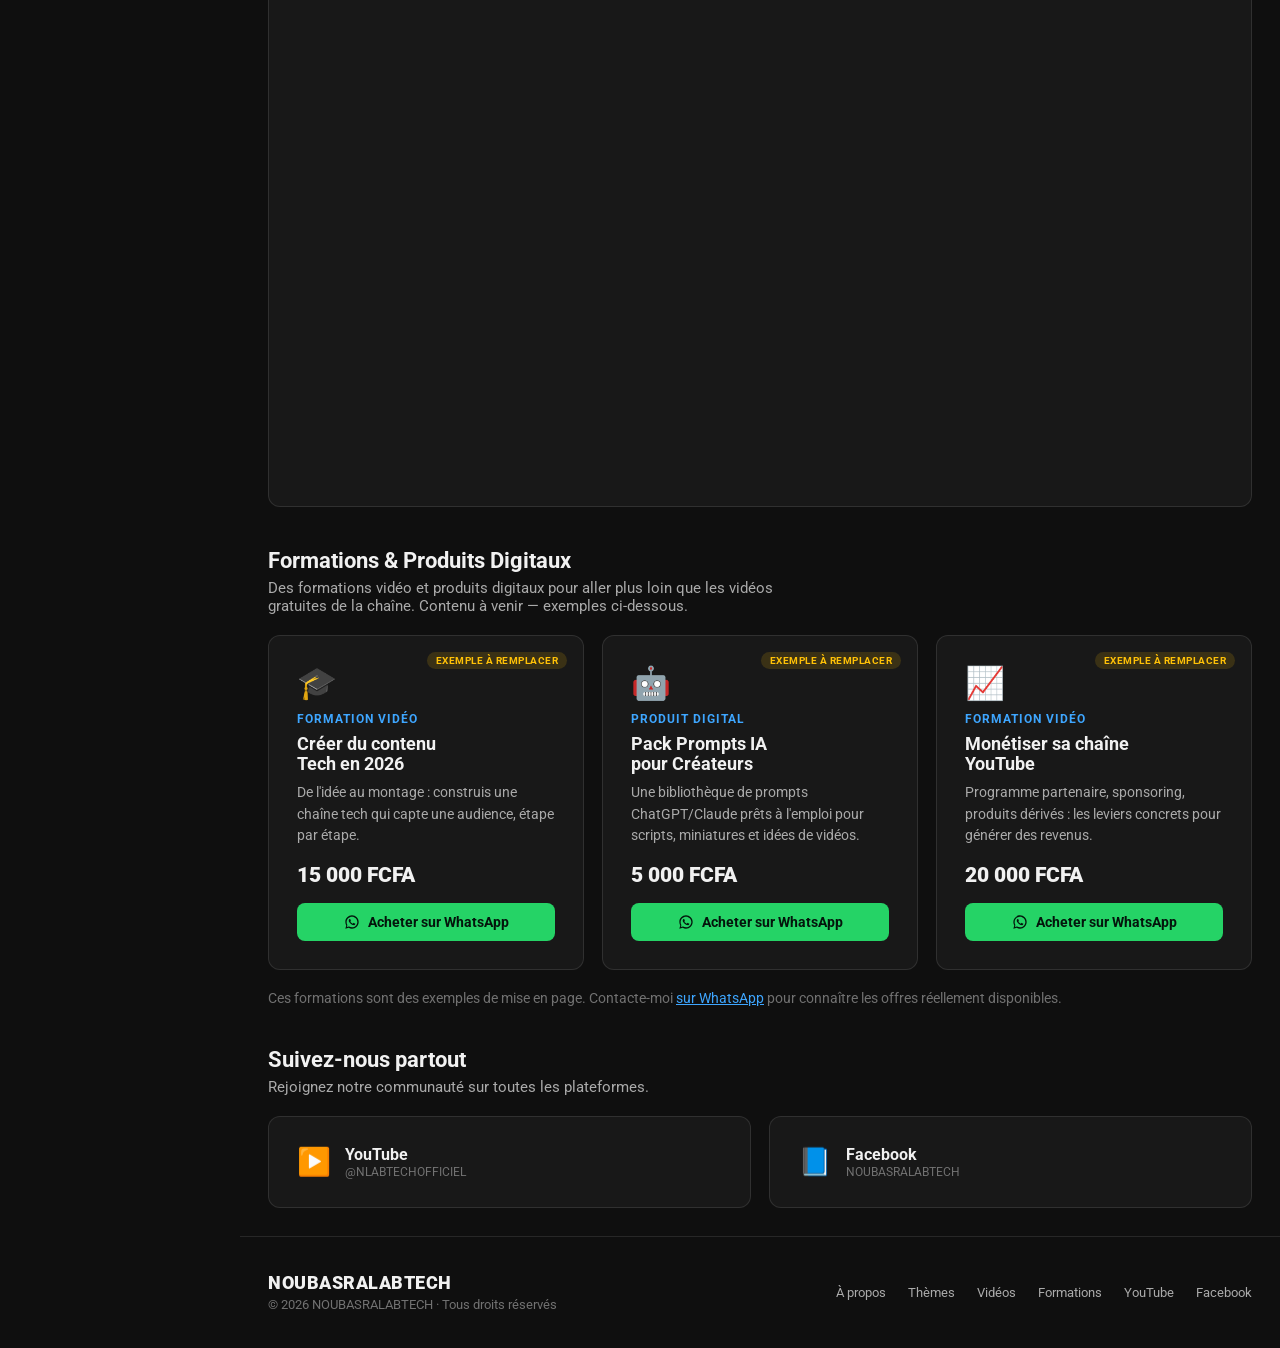
==== commit 14010b0b: "Refonte visuelle complète façon YouTube Studio (sidebar + dashboard) Remplace le thème bleu nuit / l" ====
--- a/index.html
+++ b/index.html
@@ -4,234 +4,302 @@
   <meta charset="UTF-8" />
   <meta name="viewport" content="width=device-width, initial-scale=1.0"/>
   <title>NOUBASRALABTECH – La Tech à Portée de Main</title>
-    <link rel="stylesheet" href="css/style.css">
+  <link rel="preconnect" href="https://fonts.googleapis.com">
+  <link rel="preconnect" href="https://fonts.gstatic.com" crossorigin>
+  <link href="https://fonts.googleapis.com/css2?family=Roboto:wght@400;500;700;900&display=swap" rel="stylesheet">
+  <link rel="stylesheet" href="css/style.css">
 </head>
 <body>
 
-<!-- ── NAV ── -->
-<nav>
-  <a class="nav-logo" href="#hero">
-    <!-- YouTube Icon -->
-    <svg viewBox="0 0 90 63" fill="none" xmlns="http://www.w3.org/2000/svg">
-      <rect width="90" height="63" rx="14" fill="#FF0000"/>
-      <path d="M36 18.5L62 31.5L36 44.5V18.5Z" fill="white"/>
-    </svg>
-    <span class="nav-logo-text">NOUBASRALABTECH</span>
-  </a>
-  <ul class="nav-links">
-    <li><a href="#about">À propos</a></li>
-    <li><a href="#themes">Thèmes</a></li>
-    <li><a href="#videos">Vidéos</a></li>
-    <li><a href="#socials">Réseaux</a></li>
-  </ul>
-  <a class="nav-yt-btn" href="https://www.youtube.com/@NLABTECHOFFICIEL" target="_blank" rel="noopener">
-    <svg width="18" height="14" viewBox="0 0 90 63" fill="none"><rect width="90" height="63" rx="14" fill="white" fill-opacity=".25"/><path d="M36 18.5L62 31.5L36 44.5V18.5Z" fill="white"/></svg>
-    S'abonner
-  </a>
-</nav>
-
-<!-- ── HERO ── -->
-<section id="hero">
-  <div class="hero-bg"></div>
-  <div class="hero-grid"></div>
-
-  <!-- Floating orbs -->
-  <div style="position:absolute;width:300px;height:300px;border-radius:50%;background:radial-gradient(circle,rgba(21,101,192,0.2),transparent);top:15%;right:10%;filter:blur(60px);animation:pulse 6s ease-in-out infinite;z-index:0"></div>
-  <div style="position:absolute;width:200px;height:200px;border-radius:50%;background:radial-gradient(circle,rgba(0,191,255,0.15),transparent);bottom:20%;left:8%;filter:blur(40px);animation:pulse 4s 2s ease-in-out infinite;z-index:0"></div>
-
-  <div class="hero-content">
-    <div class="hero-badge">📡 Chaîne Active · Nouveaux Contenus</div>
-
-    <h1 class="hero-title">
-      <div class="hero-title-scroll">
-        <span class="nav-logo-text">NOUBASRALABTECH</span>
+<div class="app-shell">
+
+  <div class="sidebar-backdrop" id="sidebarBackdrop"></div>
+
+  <!-- ── SIDEBAR ── -->
+  <aside class="sidebar" id="sidebar">
+    <a class="sidebar-logo" href="#hero">
+      <svg viewBox="0 0 90 63" fill="none" xmlns="http://www.w3.org/2000/svg">
+        <rect width="90" height="63" rx="14" fill="#FF0000"/>
+        <path d="M36 18.5L62 31.5L36 44.5V18.5Z" fill="white"/>
+      </svg>
+      <span class="sidebar-logo-text">Studio</span>
+    </a>
+
+    <nav class="sidebar-nav">
+      <a href="#hero" class="sidebar-link">
+        <svg viewBox="0 0 24 24" fill="none" stroke="currentColor" stroke-width="2" stroke-linecap="round" stroke-linejoin="round"><path d="M3 9l9-7 9 7v11a2 2 0 0 1-2 2H5a2 2 0 0 1-2-2z"/><path d="M9 22V12h6v10"/></svg>
+        Tableau de bord
+      </a>
+      <a href="#about" class="sidebar-link">
+        <svg viewBox="0 0 24 24" fill="none" stroke="currentColor" stroke-width="2" stroke-linecap="round" stroke-linejoin="round"><path d="M20 21v-2a4 4 0 0 0-4-4H8a4 4 0 0 0-4 4v2"/><circle cx="12" cy="7" r="4"/></svg>
+        À propos
+      </a>
+      <a href="#themes" class="sidebar-link">
+        <svg viewBox="0 0 24 24" fill="none" stroke="currentColor" stroke-width="2" stroke-linecap="round" stroke-linejoin="round"><rect x="3" y="3" width="7" height="7"/><rect x="14" y="3" width="7" height="7"/><rect x="14" y="14" width="7" height="7"/><rect x="3" y="14" width="7" height="7"/></svg>
+        Thèmes
+      </a>
+      <a href="#videos" class="sidebar-link">
+        <svg viewBox="0 0 24 24" fill="none" stroke="currentColor" stroke-width="2" stroke-linecap="round" stroke-linejoin="round"><polygon points="5 3 19 12 5 21 5 3"/></svg>
+        Vidéos
+      </a>
+      <a href="#formations" class="sidebar-link">
+        <svg viewBox="0 0 24 24" fill="none" stroke="currentColor" stroke-width="2" stroke-linecap="round" stroke-linejoin="round"><path d="M22 10L12 5 2 10l10 5 10-5z"/><path d="M6 12v5c0 1.66 3 3 6 3s6-1.34 6-3v-5"/></svg>
+        Formations
+      </a>
+      <a href="#socials" class="sidebar-link">
+        <svg viewBox="0 0 24 24" fill="none" stroke="currentColor" stroke-width="2" stroke-linecap="round" stroke-linejoin="round"><circle cx="18" cy="5" r="3"/><circle cx="6" cy="12" r="3"/><circle cx="18" cy="19" r="3"/><line x1="8.6" y1="13.5" x2="15.4" y2="17.5"/><line x1="15.4" y1="6.5" x2="8.6" y2="10.5"/></svg>
+        Réseaux
+      </a>
+    </nav>
+
+    <a class="sidebar-subscribe" href="https://www.youtube.com/@NLABTECHOFFICIEL" target="_blank" rel="noopener">
+      <svg width="16" height="12" viewBox="0 0 90 63" fill="none"><rect width="90" height="63" rx="14" fill="white" fill-opacity=".25"/><path d="M36 18.5L62 31.5L36 44.5V18.5Z" fill="white"/></svg>
+      S'abonner
+    </a>
+  </aside>
+
+  <!-- ── MAIN ── -->
+  <div class="main">
+    <header class="topbar">
+      <button class="sidebar-toggle" id="sidebarToggle" aria-label="Ouvrir le menu">
+        <span></span><span></span><span></span>
+      </button>
+      <div class="topbar-title">Tableau de bord de la chaîne</div>
+      <div class="topbar-actions">
+        <a class="topbar-yt-btn" href="https://www.youtube.com/@NLABTECHOFFICIEL" target="_blank" rel="noopener">
+          <svg width="16" height="12" viewBox="0 0 90 63" fill="none"><rect width="90" height="63" rx="14" fill="white" fill-opacity=".25"/><path d="M36 18.5L62 31.5L36 44.5V18.5Z" fill="white"/></svg>
+          S'abonner
+        </a>
+        <img class="topbar-avatar" src="/api/avatar" alt="NOUBASRALABTECH" onerror="this.onerror=null;this.src='images/image.jpeg';">
       </div>
-    </h1>
-
-    <p class="hero-subtitle">
-      La technologie décryptée en français.<br/>
-      Tutoriels, reviews, actualités tech &amp; bien plus encore.
-    </p>
-
-    <div class="hero-actions">
-      <a class="btn-primary" href="https://www.youtube.com/@NLABTECHOFFICIEL" target="_blank" rel="noopener">
-        <svg width="22" height="16" viewBox="0 0 90 63" fill="none"><rect width="90" height="63" rx="14" fill="white" fill-opacity=".2"/><path d="M36 18.5L62 31.5L36 44.5V18.5Z" fill="white"/></svg>
-        S'abonner sur YouTube
-      </a>
-      <a class="btn-secondary" href="#videos">
-        <svg width="16" height="16" fill="none" viewBox="0 0 24 24" stroke="currentColor" stroke-width="2"><polygon points="5,3 19,12 5,21"/></svg>
-        Voir les Vidéos
-      </a>
-    </div>
-
-    <div class="hero-stats">
-      <div class="stat">
-        <div class="stat-num" id="subs">—</div>
-        <div class="stat-label">Abonnés</div>
+    </header>
+
+    <main class="dashboard">
+
+      <!-- ── HERO / DASHBOARD HEADER ── -->
+      <section id="hero" class="dash-section">
+        <div class="dash-card hero-card">
+          <div class="hero-card-top">
+            <img class="hero-avatar" src="/api/avatar" alt="NOUBASRALABTECH" onerror="this.onerror=null;this.src='images/image.jpeg';">
+            <div>
+              <div class="hero-badge">🔴 Chaîne active · Nouveaux contenus</div>
+              <h1 class="hero-name">NOUBASRALABTECH</h1>
+              <p class="hero-tagline">La technologie décryptée en français. Tutoriels, reviews, actualités tech &amp; bien plus encore.</p>
+              <div class="hero-actions">
+                <a class="btn-primary" href="https://www.youtube.com/@NLABTECHOFFICIEL" target="_blank" rel="noopener">
+                  <svg width="18" height="13" viewBox="0 0 90 63" fill="none"><rect width="90" height="63" rx="14" fill="white" fill-opacity=".2"/><path d="M36 18.5L62 31.5L36 44.5V18.5Z" fill="white"/></svg>
+                  S'abonner sur YouTube
+                </a>
+                <a class="btn-secondary" href="#videos">
+                  <svg width="14" height="14" fill="none" viewBox="0 0 24 24" stroke="currentColor" stroke-width="2"><polygon points="5,3 19,12 5,21"/></svg>
+                  Voir les vidéos
+                </a>
+              </div>
+            </div>
+          </div>
+
+          <div class="hero-stats-row">
+            <div class="stat-card">
+              <div class="stat-num" id="subs">—</div>
+              <div class="stat-label">Abonnés</div>
+            </div>
+            <div class="stat-card">
+              <div class="stat-num">100%</div>
+              <div class="stat-label">Français</div>
+            </div>
+            <div class="stat-card">
+              <div class="stat-num">∞</div>
+              <div class="stat-label">Passion Tech</div>
+            </div>
+          </div>
+        </div>
+      </section>
+
+      <!-- ── ABOUT ── -->
+      <section id="about" class="dash-section">
+        <div class="dash-card about-card reveal">
+          <div class="about-grid">
+            <div class="about-visual">
+              <img class="about-photo" src="/api/avatar" alt="NOUBASRALABTECH" onerror="this.onerror=null;this.src='images/image.jpeg';">
+            </div>
+            <div>
+              <div class="dash-card-tag">À propos</div>
+              <h2 class="dash-card-title">Qui sommes-nous&nbsp;?</h2>
+              <p class="dash-card-desc">
+                NOUBASRALABTECH est une chaîne YouTube dédiée à la vulgarisation technologique en langue française. Notre mission : rendre la technologie accessible, compréhensible et passionnante pour tous.
+              </p>
+              <ul class="about-list">
+                <li>Tutoriels pratiques sur les outils numériques du quotidien</li>
+                <li>Reviews honnêtes de smartphones, PC et gadgets tech</li>
+                <li>Actualités et décryptages du monde de la technologie</li>
+                <li>Conseils pour démarrer dans la programmation et l'IA</li>
+                <li>Contenu adapté aux débutants comme aux passionnés</li>
+              </ul>
+            </div>
+          </div>
+        </div>
+      </section>
+
+      <!-- ── THEMES ── -->
+      <section id="themes" class="dash-section">
+        <div class="dash-section-head reveal">
+          <h2 class="dash-section-title">Nos Thématiques</h2>
+          <p class="dash-section-desc">Du matériel à l'intelligence artificielle, en passant par le code et la sécurité numérique.</p>
+        </div>
+
+        <div class="dash-grid themes-grid">
+          <div class="dash-card theme-card reveal" style="transition-delay:.05s">
+            <div class="theme-icon">📱</div>
+            <div class="theme-title">Smartphones &amp; Gadgets</div>
+            <div class="theme-desc">Tests, comparatifs et astuces pour tirer le meilleur de vos appareils mobiles et accessoires high-tech.</div>
+          </div>
+          <div class="dash-card theme-card reveal" style="transition-delay:.1s">
+            <div class="theme-icon">💻</div>
+            <div class="theme-title">PC &amp; Composants</div>
+            <div class="theme-desc">Guides d'achat, assemblage PC, optimisation et tout ce qui touche à l'informatique personnelle.</div>
+          </div>
+          <div class="dash-card theme-card reveal" style="transition-delay:.15s">
+            <div class="theme-icon">🤖</div>
+            <div class="theme-title">Intelligence Artificielle</div>
+            <div class="theme-desc">Exploration des outils IA, ChatGPT, Gemini, Midjourney et les applications concrètes au quotidien.</div>
+          </div>
+          <div class="dash-card theme-card reveal" style="transition-delay:.2s">
+            <div class="theme-icon">🖥️</div>
+            <div class="theme-title">Tutoriels Logiciels</div>
+            <div class="theme-desc">Maîtrisez Windows, Linux, Adobe, les outils en ligne et les applications professionnelles.</div>
+          </div>
+          <div class="dash-card theme-card reveal" style="transition-delay:.25s">
+            <div class="theme-icon">🔐</div>
+            <div class="theme-title">Cybersécurité</div>
+            <div class="theme-desc">Protégez vos données, comprenez les menaces numériques et adoptez les bonnes pratiques en ligne.</div>
+          </div>
+          <div class="dash-card theme-card reveal" style="transition-delay:.3s">
+            <div class="theme-icon">⚡</div>
+            <div class="theme-title">Actualités Tech</div>
+            <div class="theme-desc">Les dernières nouvelles du monde technologique décryptées simplement et sans jargon inutile.</div>
+          </div>
+        </div>
+      </section>
+
+      <!-- ── VIDEOS ── -->
+      <section id="videos" class="dash-section">
+        <div class="dash-section-head reveal" style="display:flex;justify-content:space-between;align-items:flex-end;flex-wrap:wrap;gap:16px">
+          <div>
+            <h2 class="dash-section-title">Toutes nos Vidéos</h2>
+            <p class="dash-section-desc">Chargées automatiquement depuis la chaîne.</p>
+          </div>
+          <a class="dash-link" href="https://www.youtube.com/@NLABTECHOFFICIEL" target="_blank" rel="noopener">Voir tout →</a>
+        </div>
+
+        <div class="dash-grid videos-grid"></div>
+
+        <div class="dash-card videos-embed-wrap reveal" style="transition-delay:.1s">
+          <iframe
+            src="https://www.youtube.com/embed/videoseries?list=UUsjJdWuzdaBiHzaByKlDDag"
+            title="Toutes les vidéos de la chaîne NOUBASRALABTECH"
+            loading="lazy"
+            allow="accelerometer; autoplay; clipboard-write; encrypted-media; gyroscope; picture-in-picture"
+            allowfullscreen>
+          </iframe>
+        </div>
+      </section>
+
+      <!-- ── FORMATIONS ── -->
+      <section id="formations" class="dash-section">
+        <div class="dash-section-head reveal">
+          <h2 class="dash-section-title">Formations &amp; Produits Digitaux</h2>
+          <p class="dash-section-desc">Des formations vidéo et produits digitaux pour aller plus loin que les vidéos gratuites de la chaîne. Contenu à venir — exemples ci-dessous.</p>
+        </div>
+
+        <div class="dash-grid formations-grid">
+          <div class="dash-card formation-card reveal" style="transition-delay:.05s">
+            <span class="formation-badge-demo">Exemple à remplacer</span>
+            <div class="formation-icon">🎓</div>
+            <div class="formation-type">Formation Vidéo</div>
+            <div class="formation-title">Créer du contenu Tech en 2026</div>
+            <div class="formation-desc">De l'idée au montage : construis une chaîne tech qui capte une audience, étape par étape.</div>
+            <div class="formation-price">15 000 FCFA</div>
+            <a class="formation-buy" href="https://wa.me/237675012949?text=Bonjour%2C%20je%20suis%20int%C3%A9ress%C3%A9(e)%20par%20la%20formation%20%3A%20Cr%C3%A9er%20du%20contenu%20Tech%20en%202026" target="_blank" rel="noopener">
+              <svg width="16" height="16" viewBox="0 0 24 24" fill="currentColor"><path d="M12 2C6.48 2 2 6.48 2 12c0 1.85.5 3.58 1.36 5.07L2 22l5.06-1.33A9.94 9.94 0 0 0 12 22c5.52 0 10-4.48 10-10S17.52 2 12 2zm0 18c-1.6 0-3.1-.43-4.4-1.18l-.31-.18-3.02.79.8-2.95-.2-.32A7.94 7.94 0 0 1 4 12c0-4.41 3.59-8 8-8s8 3.59 8 8-3.59 8-8 8zm4.36-5.86c-.24-.12-1.42-.7-1.64-.78-.22-.08-.38-.12-.54.12-.16.24-.62.78-.76.94-.14.16-.28.18-.52.06-.24-.12-1.02-.38-1.94-1.2-.72-.64-1.2-1.44-1.34-1.68-.14-.24-.02-.37.1-.49.11-.11.24-.28.36-.42.12-.14.16-.24.24-.4.08-.16.04-.3-.02-.42-.06-.12-.54-1.3-.74-1.78-.2-.47-.4-.4-.54-.41h-.46c-.16 0-.42.06-.64.3-.22.24-.84.82-.84 2s.86 2.32.98 2.48c.12.16 1.7 2.6 4.12 3.64.58.25 1.03.4 1.38.51.58.18 1.11.16 1.53.1.47-.07 1.42-.58 1.62-1.14.2-.56.2-1.04.14-1.14-.06-.1-.22-.16-.46-.28z"/></svg>
+              Acheter sur WhatsApp
+            </a>
+          </div>
+          <div class="dash-card formation-card reveal" style="transition-delay:.1s">
+            <span class="formation-badge-demo">Exemple à remplacer</span>
+            <div class="formation-icon">🤖</div>
+            <div class="formation-type">Produit Digital</div>
+            <div class="formation-title">Pack Prompts IA pour Créateurs</div>
+            <div class="formation-desc">Une bibliothèque de prompts ChatGPT/Claude prêts à l'emploi pour scripts, miniatures et idées de vidéos.</div>
+            <div class="formation-price">5 000 FCFA</div>
+            <a class="formation-buy" href="https://wa.me/237675012949?text=Bonjour%2C%20je%20suis%20int%C3%A9ress%C3%A9(e)%20par%20le%20produit%20%3A%20Pack%20Prompts%20IA%20pour%20Cr%C3%A9ateurs" target="_blank" rel="noopener">
+              <svg width="16" height="16" viewBox="0 0 24 24" fill="currentColor"><path d="M12 2C6.48 2 2 6.48 2 12c0 1.85.5 3.58 1.36 5.07L2 22l5.06-1.33A9.94 9.94 0 0 0 12 22c5.52 0 10-4.48 10-10S17.52 2 12 2zm0 18c-1.6 0-3.1-.43-4.4-1.18l-.31-.18-3.02.79.8-2.95-.2-.32A7.94 7.94 0 0 1 4 12c0-4.41 3.59-8 8-8s8 3.59 8 8-3.59 8-8 8zm4.36-5.86c-.24-.12-1.42-.7-1.64-.78-.22-.08-.38-.12-.54.12-.16.24-.62.78-.76.94-.14.16-.28.18-.52.06-.24-.12-1.02-.38-1.94-1.2-.72-.64-1.2-1.44-1.34-1.68-.14-.24-.02-.37.1-.49.11-.11.24-.28.36-.42.12-.14.16-.24.24-.4.08-.16.04-.3-.02-.42-.06-.12-.54-1.3-.74-1.78-.2-.47-.4-.4-.54-.41h-.46c-.16 0-.42.06-.64.3-.22.24-.84.82-.84 2s.86 2.32.98 2.48c.12.16 1.7 2.6 4.12 3.64.58.25 1.03.4 1.38.51.58.18 1.11.16 1.53.1.47-.07 1.42-.58 1.62-1.14.2-.56.2-1.04.14-1.14-.06-.1-.22-.16-.46-.28z"/></svg>
+              Acheter sur WhatsApp
+            </a>
+          </div>
+          <div class="dash-card formation-card reveal" style="transition-delay:.15s">
+            <span class="formation-badge-demo">Exemple à remplacer</span>
+            <div class="formation-icon">📈</div>
+            <div class="formation-type">Formation Vidéo</div>
+            <div class="formation-title">Monétiser sa chaîne YouTube</div>
+            <div class="formation-desc">Programme partenaire, sponsoring, produits dérivés : les leviers concrets pour générer des revenus.</div>
+            <div class="formation-price">20 000 FCFA</div>
+            <a class="formation-buy" href="https://wa.me/237675012949?text=Bonjour%2C%20je%20suis%20int%C3%A9ress%C3%A9(e)%20par%20la%20formation%20%3A%20Mon%C3%A9tiser%20sa%20cha%C3%AEne%20YouTube" target="_blank" rel="noopener">
+              <svg width="16" height="16" viewBox="0 0 24 24" fill="currentColor"><path d="M12 2C6.48 2 2 6.48 2 12c0 1.85.5 3.58 1.36 5.07L2 22l5.06-1.33A9.94 9.94 0 0 0 12 22c5.52 0 10-4.48 10-10S17.52 2 12 2zm0 18c-1.6 0-3.1-.43-4.4-1.18l-.31-.18-3.02.79.8-2.95-.2-.32A7.94 7.94 0 0 1 4 12c0-4.41 3.59-8 8-8s8 3.59 8 8-3.59 8-8 8zm4.36-5.86c-.24-.12-1.42-.7-1.64-.78-.22-.08-.38-.12-.54.12-.16.24-.62.78-.76.94-.14.16-.28.18-.52.06-.24-.12-1.02-.38-1.94-1.2-.72-.64-1.2-1.44-1.34-1.68-.14-.24-.02-.37.1-.49.11-.11.24-.28.36-.42.12-.14.16-.24.24-.4.08-.16.04-.3-.02-.42-.06-.12-.54-1.3-.74-1.78-.2-.47-.4-.4-.54-.41h-.46c-.16 0-.42.06-.64.3-.22.24-.84.82-.84 2s.86 2.32.98 2.48c.12.16 1.7 2.6 4.12 3.64.58.25 1.03.4 1.38.51.58.18 1.11.16 1.53.1.47-.07 1.42-.58 1.62-1.14.2-.56.2-1.04.14-1.14-.06-.1-.22-.16-.46-.28z"/></svg>
+              Acheter sur WhatsApp
+            </a>
+          </div>
+        </div>
+
+        <p class="formation-note reveal" style="transition-delay:.2s">
+          Ces formations sont des exemples de mise en page. Contacte-moi <a href="https://wa.me/237675012949" target="_blank" rel="noopener">sur WhatsApp</a> pour connaître les offres réellement disponibles.
+        </p>
+      </section>
+
+      <!-- ── SOCIALS ── -->
+      <section id="socials" class="dash-section">
+        <div class="dash-section-head reveal">
+          <h2 class="dash-section-title">Suivez-nous partout</h2>
+          <p class="dash-section-desc">Rejoignez notre communauté sur toutes les plateformes.</p>
+        </div>
+
+        <div class="dash-grid socials-grid">
+          <a class="dash-card social-card reveal" href="https://www.youtube.com/@NLABTECHOFFICIEL" target="_blank" rel="noopener" style="transition-delay:.05s">
+            <span class="social-icon">▶️</span>
+            <div>
+              <div class="social-name">YouTube</div>
+              <div class="social-handle">@NLABTECHOFFICIEL</div>
+            </div>
+          </a>
+          <a class="dash-card social-card reveal" href="https://www.facebook.com/profile.php?id=61580141431218" target="_blank" rel="noopener" style="transition-delay:.1s">
+            <span class="social-icon">📘</span>
+            <div>
+              <div class="social-name">Facebook</div>
+              <div class="social-handle">NOUBASRALABTECH</div>
+            </div>
+          </a>
+        </div>
+      </section>
+
+    </main>
+
+    <footer>
+      <div class="footer-inner">
+        <div>
+          <div class="footer-logo">NOUBASRALABTECH</div>
+          <div class="footer-copy">© 2026 NOUBASRALABTECH · Tous droits réservés</div>
+        </div>
+        <div class="footer-links">
+          <a href="#about">À propos</a>
+          <a href="#themes">Thèmes</a>
+          <a href="#videos">Vidéos</a>
+          <a href="#formations">Formations</a>
+          <a href="https://www.youtube.com/@NLABTECHOFFICIEL" target="_blank" rel="noopener">YouTube</a>
+          <a href="https://www.facebook.com/profile.php?id=61580141431218" target="_blank" rel="noopener">Facebook</a>
+        </div>
       </div>
-      <div class="stat">
-        <div class="stat-num">100%</div>
-        <div class="stat-label">Français</div>
-      </div>
-      <div class="stat">
-        <div class="stat-num">∞</div>
-        <div class="stat-label">Passion Tech</div>
-      </div>
-    </div>
+    </footer>
   </div>
-
-  <div class="scroll-indicator">
-    <span style="font-family:'Space Mono',monospace;font-size:.7rem">SCROLL</span>
-    <svg width="18" height="24" viewBox="0 0 18 24" fill="none"><rect x="7" y="0" width="4" height="10" rx="2" fill="var(--accent)"/><path d="M2 14L9 22L16 14" stroke="var(--accent)" stroke-width="2" fill="none"/></svg>
-  </div>
-</section>
-
-<!-- ── ABOUT ── -->
-<section id="about">
-  <div class="section-inner">
-    <div class="about-grid">
-      <div class="about-visual reveal">
-        <div class="about-circle">
-          <div class="about-circle-inner">
-            <img class="about-photo" src="images/image.jpeg" alt="NOUBASRALABTECH">
-          </div>
-        </div>
-      </div>
-      <div class="reveal" style="transition-delay:.2s">
-        <div class="section-tag">À propos</div>
-        <h2 class="section-title">Qui sommes‑nous&nbsp;?</h2>
-        <p class="section-desc">
-          NOUBASRALABTECH est une chaîne YouTube dédiée à la vulgarisation technologique en langue française. Notre mission : rendre la technologie accessible, compréhensible et passionnante pour tous.
-        </p>
-        <ul class="about-list">
-          <li>Tutoriels pratiques sur les outils numériques du quotidien</li>
-          <li>Reviews honnêtes de smartphones, PC et gadgets tech</li>
-          <li>Actualités et décryptages du monde de la technologie</li>
-          <li>Conseils pour démarrer dans la programmation et l'IA</li>
-          <li>Contenu adapté aux débutants comme aux passionnés</li>
-        </ul>
-      </div>
-    </div>
-  </div>
-</section>
-
-<!-- WAVE -->
-<div class="wave-divider" style="background:#0d1e3a">
-  <svg viewBox="0 0 1440 50" preserveAspectRatio="none" height="50"><path d="M0,0 C360,50 1080,0 1440,50 L1440,0 Z" fill="#0a1628"/></svg>
 </div>
-
-<!-- ── THEMES ── -->
-<section id="themes">
-  <div class="section-inner">
-    <div class="section-tag reveal">Nos Thématiques</div>
-    <h2 class="section-title reveal" style="transition-delay:.1s">Ce qu'on couvre</h2>
-    <p class="section-desc reveal" style="transition-delay:.2s">Du matériel à l'intelligence artificielle, en passant par le code et la sécurité numérique.</p>
-
-    <div class="themes-grid">
-      <div class="theme-card reveal" style="transition-delay:.1s">
-        <div class="theme-icon">📱</div>
-        <div class="theme-title">Smartphones & Gadgets</div>
-        <div class="theme-desc">Tests, comparatifs et astuces pour tirer le meilleur de vos appareils mobiles et accessoires high-tech.</div>
-      </div>
-      <div class="theme-card reveal" style="transition-delay:.2s">
-        <div class="theme-icon">💻</div>
-        <div class="theme-title">PC & Composants</div>
-        <div class="theme-desc">Guides d'achat, assemblage PC, optimisation et tout ce qui touche à l'informatique personnelle.</div>
-      </div>
-      <div class="theme-card reveal" style="transition-delay:.3s">
-        <div class="theme-icon">🤖</div>
-        <div class="theme-title">Intelligence Artificielle</div>
-        <div class="theme-desc">Exploration des outils IA, ChatGPT, Gemini, Midjourney et les applications concrètes au quotidien.</div>
-      </div>
-      <div class="theme-card reveal" style="transition-delay:.4s">
-        <div class="theme-icon">🖥️</div>
-        <div class="theme-title">Tutoriels Logiciels</div>
-        <div class="theme-desc">Maîtrisez Windows, Linux, Adobe, les outils en ligne et les applications professionnelles.</div>
-      </div>
-      <div class="theme-card reveal" style="transition-delay:.5s">
-        <div class="theme-icon">🔐</div>
-        <div class="theme-title">Cybersécurité</div>
-        <div class="theme-desc">Protégez vos données, comprenez les menaces numériques et adoptez les bonnes pratiques en ligne.</div>
-      </div>
-      <div class="theme-card reveal" style="transition-delay:.6s">
-        <div class="theme-icon">⚡</div>
-        <div class="theme-title">Actualités Tech</div>
-        <div class="theme-desc">Les dernières nouvelles du monde technologique décryptées simplement et sans jargon inutile.</div>
-      </div>
-    </div>
-  </div>
-</section>
-
-<!-- ── VIDEOS ── -->
-<section id="videos">
-  <div class="section-inner">
-    <div style="display:flex;justify-content:space-between;align-items:flex-end;flex-wrap:wrap;gap:16px">
-      <div>
-        <div class="section-tag reveal">Vidéos</div>
-        <h2 class="section-title reveal" style="transition-delay:.1s">Toutes nos Vidéos</h2>
-      </div>
-      <a href="https://www.youtube.com/@NLABTECHOFFICIEL" target="_blank" rel="noopener"
-         style="color:var(--accent);font-family:'Space Mono',monospace;font-size:.8rem;text-decoration:none;border-bottom:1px solid var(--accent);padding-bottom:2px" class="reveal">
-        Voir tout →
-      </a>
-    </div>
-
-    <div class="videos-grid" style="margin-top:50px"></div>
-
-    <div class="videos-embed-wrap reveal" style="margin-top:50px;transition-delay:.1s">
-      <iframe
-        src="https://www.youtube.com/embed/videoseries?list=UUsjJdWuzdaBiHzaByKlDDag"
-        title="Toutes les vidéos de la chaîne NOUBASRALABTECH"
-        loading="lazy"
-        allow="accelerometer; autoplay; clipboard-write; encrypted-media; gyroscope; picture-in-picture"
-        allowfullscreen>
-      </iframe>
-    </div>
-  </div>
-</section>
-
-<!-- ── SOCIALS ── -->
-<section id="socials">
-  <div class="section-inner">
-    <div class="section-tag reveal">Réseaux Sociaux</div>
-    <h2 class="section-title reveal" style="transition-delay:.1s">Suivez-nous partout</h2>
-    <p class="section-desc reveal" style="transition-delay:.2s">Rejoignez notre communauté sur toutes les plateformes.</p>
-
-    <div class="socials-grid">
-      <a class="social-card reveal" href="https://www.youtube.com/@NLABTECHOFFICIEL" target="_blank" rel="noopener" style="transition-delay:.1s">
-        <span class="social-icon">▶️</span>
-        <div>
-          <div class="social-name">YouTube</div>
-          <div class="social-handle">@NLABTECHOFFICIEL</div>
-        </div>
-      </a>
-      <a class="social-card reveal" href="https://www.facebook.com/profile.php?id=61580141431218" target="_blank" rel="noopener" style="transition-delay:.2s">
-        <span class="social-icon">📘</span>
-        <div>
-          <div class="social-name">Facebook</div>
-          <div class="social-handle">NOUBASRALABTECH</div>
-        </div>
-      </a>
-    </div>
-  </div>
-</section>
-
-<!-- ── FOOTER ── -->
-<footer>
-  <div class="footer-inner">
-    <div>
-      <div class="footer-logo">NOUBASRALABTECH</div>
-      <div class="footer-copy" style="margin-top:6px">© 2026 NOUBASRALABTECH · Tous droits réservés</div>
-    </div>
-    <div class="footer-links">
-      <a href="#about">À propos</a>
-      <a href="#themes">Thèmes</a>
-      <a href="#videos">Vidéos</a>
-      <a href="https://www.youtube.com/@NLABTECHOFFICIEL" target="_blank" rel="noopener">YouTube</a>
-      <a href="https://www.facebook.com/profile.php?id=61580141431218" target="_blank" rel="noopener">Facebook</a>
-    </div>
-  </div>
-</footer>
 
 <script src="js/script.js"></script>
 <script src="js/youtube.js"></script>
--- a/css/style.css
+++ b/css/style.css
@@ -1,563 +1,348 @@
 *, *::before, *::after { box-sizing: border-box; margin: 0; padding: 0; }
 
 :root {
-  --blue-deep: #0a1628;
-  --blue-dark: #0d2147;
-  --blue-mid: #1a3a6e;
-  --blue-bright: #1565C0;
-  --blue-vivid: #1976D2;
-  --blue-light: #42A5F5;
-  --blue-glow: #64B5F6;
-  --blue-ice: #BBDEFB;
-  --white: #ffffff;
-  --white-soft: #f0f6ff;
-  --accent: #00BFFF;
-  --accent2: #0288D1;
+  --bg: #0f0f0f;
+  --surface: #181818;
+  --surface-2: #272727;
+  --border: rgba(255,255,255,0.1);
+  --text: #f1f1f1;
+  --text-muted: #aaaaaa;
+  --text-dim: #717171;
+  --accent: #3ea6ff;
   --yt-red: #FF0000;
-  --text-muted: #90CAF9;
-}
-
-html { scroll-behavior: smooth; }
+  --whatsapp: #25D366;
+  --radius: 12px;
+}
+
+html {
+  scroll-behavior: smooth;
+  scroll-padding-top: 84px;
+}
 
 body {
-  font-family: 'Times New Roman', serif;
-  background: var(--blue-deep);
-  color: var(--white);
+  font-family: 'Roboto', -apple-system, 'Segoe UI', Arial, sans-serif;
+  background: var(--bg);
+  color: var(--text);
   overflow-x: hidden;
 }
 
-/* ── Custom Cursor (désactivé) ── */
-/* .cursor {
-  width: 12px; height: 12px;
-  background: var(--accent);
-  border-radius: 50%;
-  position: fixed; top: 0; left: 0;
-  pointer-events: none; z-index: 10000;
-  transform: translate(-50%,-50%);
-  transition: transform 0.1s, background 0.2s;
-  box-shadow: 0 0 15px var(--accent);
-}
-.cursor-ring {
-  width: 36px; height: 36px;
-  border: 2px solid var(--blue-light);
-  border-radius: 50%;
-  position: fixed; top: 0; left: 0;
-  pointer-events: none; z-index: 9999;
-  transform: translate(-50%,-50%);
-  transition: transform 0.18s ease, width 0.2s, height 0.2s, border-color 0.2s;
-}
-a:hover ~ .cursor, button:hover ~ .cursor { transform: translate(-50%,-50%) scale(2); } */
-
-/* ── Noise texture overlay ── */
-body::before {
-  content: '';
+/* ── APP SHELL ── */
+.app-shell { display: flex; min-height: 100vh; }
+
+.sidebar-backdrop {
+  display: none;
   position: fixed; inset: 0;
-  background-image: url("data:image/svg+xml,%3Csvg viewBox='0 0 256 256' xmlns='http://www.w3.org/2000/svg'%3E%3Cfilter id='noise'%3E%3CfeTurbulence type='fractalNoise' baseFrequency='0.9' numOctaves='4' stitchTiles='stitch'/%3E%3C/filter%3E%3Crect width='100%25' height='100%25' filter='url(%23noise)' opacity='0.035'/%3E%3C/svg%3E");
-  pointer-events: none; z-index: 0;
-  opacity: .4;
-}
-
-/* ── NAV ── */
-nav {
-  position: fixed; top: 0; left: 0; right: 0; z-index: 1000;
-  display: flex; align-items: center; justify-content: space-between;
-  padding: 0 40px;
-  height: 70px;
-  background: rgba(10,22,40,0.85);
-  backdrop-filter: blur(20px);
-  border-bottom: 1px solid rgba(100,181,246,0.15);
-}
-.nav-logo {
-  display: flex; align-items: center; gap: 12px;
-  text-decoration: none;
-}
-.nav-toggle {
-  display: none;
-  width: 42px; height: 38px;
-  background: rgba(255,255,255,0.08);
-  border: 1px solid rgba(255,255,255,0.12);
-  border-radius: 14px;
-  padding: 8px;
-  cursor: pointer;
-  align-items: center;
-  justify-content: center;
-  gap: 4px;
-}
-.nav-toggle span {
-  display: block;
-  width: 100%; height: 3px;
-  border-radius: 999px;
-  background: var(--white);
-  transition: transform .3s ease, opacity .3s ease;
-}
-.nav-toggle.active span:nth-child(1) { transform: translateY(8px) rotate(45deg); }
-.nav-toggle.active span:nth-child(2) { opacity: 0; }
-.nav-toggle.active span:nth-child(3) { transform: translateY(-8px) rotate(-45deg); }
-.mobile-menu {
-  display: none;
-  position: fixed;
-  top: 70px;
-  left: 0;
-  right: 0;
-  background: rgba(10,22,40,0.98);
-  backdrop-filter: blur(18px);
-  border-bottom: 1px solid rgba(66,165,245,0.12);
-  z-index: 999;
-}
-.mobile-menu ul {
-  list-style: none;
-  display: flex;
-  flex-direction: column;
-  gap: 0;
-  padding: 18px 24px;
-}
-.mobile-menu li + li { margin-top: 12px; }
-.mobile-menu a {
-  color: var(--white);
-  text-decoration: none;
-  font-size: 1rem;
-  font-weight: 600;
-}
-.mobile-menu.open { display: block; }
-.nav-logo svg { width: 36px; height: 36px; }
-.nav-logo-text {
-  font-family: 'Times New Roman', serif;
-  font-weight: 700; font-size: 1.3rem;
-  color: var(--white);
-  letter-spacing: 2px;
-}
-.nav-logo-text span { color: var(--accent); }
-.nav-links { display: flex; gap: 36px; list-style: none; }
-.nav-links a {
-  text-decoration: none;
-  color: var(--text-muted);
-  font-weight: 600; font-size: .85rem;
-  letter-spacing: 1.5px; text-transform: uppercase;
-  position: relative; transition: color .3s;
-}
-.nav-links a::after {
-  content: '';
-  position: absolute; bottom: -4px; left: 0; right: 0;
-  height: 2px; background: var(--accent);
-  transform: scaleX(0); transform-origin: left;
-  transition: transform .3s;
-}
-.nav-links a:hover { color: var(--white); }
-.nav-links a:hover::after { transform: scaleX(1); }
-.nav-yt-btn {
+  background: rgba(0,0,0,0.6);
+  z-index: 190;
+}
+
+/* ── SIDEBAR ── */
+.sidebar {
+  width: 240px; flex-shrink: 0;
+  position: sticky; top: 0; height: 100vh;
+  background: var(--surface);
+  border-right: 1px solid var(--border);
+  display: flex; flex-direction: column;
+  padding: 16px 12px 20px;
+  z-index: 100;
+}
+.sidebar-logo {
+  display: flex; align-items: center; gap: 10px;
+  text-decoration: none; color: var(--text);
+  padding: 8px 10px 22px;
+}
+.sidebar-logo svg { width: 30px; height: 30px; flex-shrink: 0; }
+.sidebar-logo-text { font-size: 1.25rem; font-weight: 700; letter-spacing: .3px; }
+.sidebar-nav { display: flex; flex-direction: column; gap: 2px; flex: 1; }
+.sidebar-link {
+  display: flex; align-items: center; gap: 16px;
+  padding: 11px 14px; border-radius: 10px;
+  color: var(--text-muted); text-decoration: none;
+  font-size: .92rem; font-weight: 500;
+  transition: background .2s, color .2s;
+}
+.sidebar-link svg { width: 20px; height: 20px; flex-shrink: 0; }
+.sidebar-link:hover { background: var(--surface-2); color: var(--text); }
+.sidebar-subscribe {
+  margin-top: 12px;
+  display: flex; align-items: center; justify-content: center; gap: 8px;
+  background: var(--yt-red); color: #fff;
+  padding: 12px; border-radius: 10px;
+  font-weight: 700; font-size: .85rem;
+  text-decoration: none;
+  transition: background .2s;
+}
+.sidebar-subscribe:hover { background: #d90000; }
+
+/* ── MAIN / TOPBAR ── */
+.main { flex: 1; min-width: 0; display: flex; flex-direction: column; }
+.topbar {
+  position: sticky; top: 0; z-index: 80;
+  display: flex; align-items: center; gap: 16px;
+  height: 64px; padding: 0 28px;
+  background: rgba(15,15,15,0.85);
+  backdrop-filter: blur(14px);
+  border-bottom: 1px solid var(--border);
+}
+.topbar-title { font-weight: 700; font-size: 1.1rem; flex: 1; }
+.topbar-actions { display: flex; align-items: center; gap: 14px; }
+.topbar-yt-btn {
   display: flex; align-items: center; gap: 8px;
-  background: var(--yt-red);
-  color: white; border: none;
-  padding: 9px 20px; border-radius: 6px;
-  font-family: 'Times New Roman', serif;
-  font-weight: 700; font-size: .82rem;
-  letter-spacing: 1px;
-  text-decoration: none;
-  transition: transform .2s, box-shadow .3s;
-  box-shadow: 0 0 20px rgba(255,0,0,0.3);
-}
-.nav-yt-btn:hover { transform: translateY(-2px); box-shadow: 0 4px 30px rgba(255,0,0,0.5); }
-
-/* ── HERO ── */
-#hero {
-  min-height: 100vh;
-  display: flex; align-items: center; justify-content: center;
-  position: relative; overflow: hidden;
-  padding: 120px 40px 80px;
-}
-.hero-bg {
-  position: absolute; inset: 0; z-index: 0;
-  background:
-    radial-gradient(ellipse 80% 60% at 60% 40%, rgba(21,101,192,0.35) 0%, transparent 70%),
-    radial-gradient(ellipse 50% 40% at 20% 70%, rgba(0,191,255,0.15) 0%, transparent 60%),
-    linear-gradient(160deg, #0a1628 0%, #0d1f3c 50%, #0a1628 100%);
-}
-.hero-grid {
-  position: absolute; inset: 0; z-index: 0;
-  background-image:
-    linear-gradient(rgba(66,165,245,0.06) 1px, transparent 1px),
-    linear-gradient(90deg, rgba(66,165,245,0.06) 1px, transparent 1px);
-  background-size: 60px 60px;
-  mask-image: radial-gradient(ellipse 80% 70% at 50% 50%, black, transparent);
-}
-.hero-content {
-  position: relative; z-index: 1;
-  max-width: 800px; text-align: center;
+  background: var(--yt-red); color: #fff;
+  padding: 8px 16px; border-radius: 8px;
+  font-weight: 700; font-size: .8rem;
+  text-decoration: none;
+  transition: background .2s;
+}
+.topbar-yt-btn:hover { background: #d90000; }
+.topbar-avatar {
+  width: 36px; height: 36px; border-radius: 50%;
+  object-fit: cover; border: 1px solid var(--border);
+  flex-shrink: 0;
+}
+.sidebar-toggle {
+  display: none; flex-direction: column; justify-content: center; gap: 4px;
+  width: 36px; height: 36px; flex-shrink: 0;
+  background: none; border: none; cursor: pointer; padding: 0;
+}
+.sidebar-toggle span { display: block; height: 2px; border-radius: 2px; background: var(--text); }
+
+/* ── DASHBOARD LAYOUT ── */
+.dashboard {
+  padding: 28px; max-width: 1400px; width: 100%; margin: 0 auto;
+  display: flex; flex-direction: column; gap: 40px;
+}
+.dash-section { position: relative; }
+.dash-card {
+  background: var(--surface);
+  border: 1px solid var(--border);
+  border-radius: var(--radius);
+  padding: 28px;
+}
+.dash-card-tag {
+  font-size: .75rem; color: var(--accent);
+  letter-spacing: 2px; text-transform: uppercase;
+  margin-bottom: 10px; font-weight: 700;
+}
+.dash-card-title { font-size: 1.6rem; font-weight: 700; margin-bottom: 14px; }
+.dash-card-desc { color: var(--text-muted); line-height: 1.7; max-width: 580px; font-size: .95rem; }
+.dash-section-head { margin-bottom: 20px; }
+.dash-section-title { font-size: 1.4rem; font-weight: 700; margin-bottom: 6px; }
+.dash-section-desc { color: var(--text-muted); font-size: .92rem; max-width: 560px; }
+.dash-link {
+  color: var(--accent); text-decoration: none;
+  font-size: .85rem; font-weight: 500;
+  border-bottom: 1px solid var(--accent); padding-bottom: 2px;
+}
+.dash-grid { display: grid; gap: 18px; }
+
+/* ── HERO / DASHBOARD HEADER ── */
+.hero-card-top { display: flex; gap: 28px; align-items: center; flex-wrap: wrap; }
+.hero-avatar {
+  width: 96px; height: 96px; border-radius: 50%;
+  object-fit: cover; border: 2px solid var(--border);
+  flex-shrink: 0;
 }
 .hero-badge {
-  display: inline-flex; align-items: center; gap: 8px;
-  background: rgba(21,101,192,0.2);
-  border: 1px solid rgba(66,165,245,0.4);
-  color: var(--blue-light); font-size: .8rem;
-  padding: 6px 16px; border-radius: 100px;
-  font-family: 'Times New Roman', serif;
-  letter-spacing: 1px; margin-bottom: 28px;
-  animation: fadeSlideDown .8s ease both;
-}
-.hero-badge::before {
-  content: ''; width: 8px; height: 8px;
-  background: var(--accent); border-radius: 50%;
-  animation: pulse 2s infinite;
-}
-@keyframes pulse { 0%,100%{opacity:1;transform:scale(1)} 50%{opacity:.5;transform:scale(1.4)} }
-
-.hero-title {
-  font-family: 'Times New Roman', serif;
-  font-weight: 700;
-  font-size: clamp(3rem, 8vw, 6.5rem);
-  line-height: 1;
-  letter-spacing: -1px;
-  animation: fadeSlideUp .9s .2s ease both;
-  text-align: center;
-  overflow: hidden;
-}
-.hero-title-scroll {
-  position: relative;
-  overflow: hidden;
-  display: inline-block;
-}
-.hero-title-scroll .nav-logo-text {
-  font-family: 'Times New Roman', serif;
-  font-weight: 700;
-  font-size: clamp(3rem, 8vw, 6.5rem);
-  color: var(--white);
-  letter-spacing: -1px;
-  display: inline-block;
-  white-space: nowrap;
-  animation: scrollHeroText 10s linear infinite;
-}
-.hero-title .line1 { display: block; color: var(--white); }
-.hero-title .line2 {
-  display: block;
-  background: linear-gradient(90deg, var(--blue-light), var(--accent), var(--blue-glow));
-  -webkit-background-clip: text; -webkit-text-fill-color: transparent;
-  background-clip: text;
-}
-.hero-subtitle {
-  margin-top: 24px; font-size: 1.1rem; font-weight: 300;
-  color: var(--text-muted); line-height: 1.7;
-  animation: fadeSlideUp .9s .4s ease both;
-}
-.hero-actions {
-  margin-top: 48px;
-  display: flex; gap: 16px; justify-content: center; flex-wrap: wrap;
-  animation: fadeSlideUp .9s .6s ease both;
-}
+  display: inline-flex; align-items: center; gap: 6px;
+  font-size: .78rem; color: var(--text-muted);
+  background: var(--surface-2);
+  padding: 5px 12px; border-radius: 100px;
+  margin-bottom: 12px;
+}
+.hero-name { font-size: 1.9rem; font-weight: 900; margin-bottom: 8px; letter-spacing: .2px; }
+.hero-tagline { color: var(--text-muted); line-height: 1.6; max-width: 520px; margin-bottom: 18px; font-size: .95rem; }
+.hero-actions { display: flex; gap: 12px; flex-wrap: wrap; }
 .btn-primary {
-  display: flex; align-items: center; gap: 10px;
-  background: linear-gradient(135deg, var(--yt-red), #cc0000);
-  color: white; padding: 14px 32px; border-radius: 8px;
-  font-weight: 700; font-size: 1rem; letter-spacing: .5px;
-  text-decoration: none;
-  box-shadow: 0 8px 30px rgba(255,0,0,0.4);
-  transition: transform .2s, box-shadow .3s;
-}
-.btn-primary:hover { transform: translateY(-3px); box-shadow: 0 12px 40px rgba(255,0,0,0.6); }
+  display: flex; align-items: center; gap: 8px;
+  background: var(--yt-red); color: #fff;
+  padding: 11px 22px; border-radius: 8px;
+  font-weight: 700; font-size: .88rem;
+  text-decoration: none;
+  transition: background .2s;
+}
+.btn-primary:hover { background: #d90000; }
 .btn-secondary {
-  display: flex; align-items: center; gap: 10px;
-  background: rgba(21,101,192,0.2);
-  border: 1px solid rgba(66,165,245,0.5);
-  color: var(--blue-light); padding: 14px 32px; border-radius: 8px;
-  font-weight: 600; font-size: 1rem;
-  text-decoration: none;
-  transition: background .3s, transform .2s;
-}
-.btn-secondary:hover { background: rgba(21,101,192,0.4); transform: translateY(-3px); }
-
-.hero-stats {
-  margin-top: 64px;
-  display: flex; justify-content: center; gap: 60px;
-  animation: fadeSlideUp .9s .8s ease both;
-}
-.stat { text-align: center; }
-.stat-num {
-  font-family: 'Times New Roman', serif;
-  font-size: 2.4rem; font-weight: 700;
-  color: var(--accent);
-  text-shadow: 0 0 20px rgba(0,191,255,0.5);
-}
-.stat-label { font-size: .78rem; color: var(--text-muted); letter-spacing: 2px; text-transform: uppercase; }
-
-.scroll-indicator {
-  position: absolute; bottom: 40px; left: 50%;
-  transform: translateX(-50%);
-  display: flex; flex-direction: column; align-items: center;
-  gap: 8px; color: var(--text-muted); font-size: .75rem;
-  letter-spacing: 2px; animation: bounce 2s infinite;
-}
-@keyframes bounce { 0%,100%{transform:translateX(-50%) translateY(0)} 50%{transform:translateX(-50%) translateY(8px)} }
-
-/* ── SECTIONS COMMON ── */
-section { position: relative; z-index: 1; }
-.section-inner { max-width: 1100px; margin: 0 auto; padding: 100px 40px; }
-.section-tag {
-  font-family: 'Times New Roman', serif;
-  font-size: .75rem; color: var(--accent);
-  letter-spacing: 3px; text-transform: uppercase;
-  margin-bottom: 12px;
-}
-.section-title {
-  font-family: 'Times New Roman', serif;
-  font-size: clamp(2rem, 4vw, 3rem);
-  font-weight: 700; line-height: 1.1;
-  margin-bottom: 16px;
-}
-.section-desc { color: var(--text-muted); max-width: 520px; line-height: 1.7; font-weight: 300; }
+  display: flex; align-items: center; gap: 8px;
+  background: var(--surface-2);
+  border: 1px solid var(--border);
+  color: var(--text);
+  padding: 11px 22px; border-radius: 8px;
+  font-weight: 600; font-size: .88rem;
+  text-decoration: none;
+  transition: background .2s;
+}
+.btn-secondary:hover { background: #333; }
+.hero-stats-row {
+  display: flex; gap: 14px; flex-wrap: wrap;
+  margin-top: 26px; padding-top: 26px;
+  border-top: 1px solid var(--border);
+}
+.stat-card {
+  flex: 1; min-width: 130px;
+  background: var(--surface-2);
+  border: 1px solid var(--border);
+  border-radius: 10px;
+  padding: 16px 20px;
+}
+.stat-num { font-size: 1.7rem; font-weight: 900; }
+.stat-label { font-size: .72rem; color: var(--text-muted); letter-spacing: .5px; text-transform: uppercase; margin-top: 2px; }
 
 /* ── ABOUT ── */
-#about { background: linear-gradient(180deg, var(--blue-deep) 0%, #0d1e3a 100%); }
-.about-grid { display: grid; grid-template-columns: 1fr 1fr; gap: 80px; align-items: center; }
-.about-visual {
-  position: relative;
-  aspect-ratio: 1; max-width: 420px;
-}
-.about-circle {
-  width: 100%; height: 100%;
-  border-radius: 50%;
-  background: linear-gradient(135deg, rgba(21,101,192,0.3), rgba(0,191,255,0.1));
-  border: 1px solid rgba(66,165,245,0.3);
-  display: flex; align-items: center; justify-content: center;
-  position: relative;
-  animation: rotateSlow 20s linear infinite;
-}
-@keyframes rotateSlow { to { transform: rotate(360deg); } }
-.about-circle-inner {
-  width: 75%; height: 75%;
-  border-radius: 50%;
-  background: linear-gradient(135deg, rgba(13,33,71,0.9), rgba(10,22,40,0.95));
-  border: 1px solid rgba(66,165,245,0.2);
-  display: flex; align-items: center; justify-content: center;
-  flex-direction: column; gap: 10px;
-  overflow: hidden;
-  animation: rotateSlow 20s linear infinite reverse;
-}
-.about-yt-icon { filter: drop-shadow(0 0 20px rgba(255,0,0,0.6)); }
-.about-photo { width: 100%; height: 100%; object-fit: cover; border-radius: 50%; }
-.about-list { list-style: none; margin-top: 32px; display: flex; flex-direction: column; gap: 14px; }
-.about-list li {
-  display: flex; align-items: flex-start; gap: 12px;
-  color: var(--text-muted); font-size: .95rem; line-height: 1.5;
-}
-.about-list li::before {
-  content: '▸'; color: var(--accent); flex-shrink: 0; margin-top: 2px;
-}
-
-/* ── THEMES / CATEGORIES ── */
-#themes { background: var(--blue-deep); }
-.themes-grid { display: grid; grid-template-columns: repeat(3,1fr); gap: 24px; margin-top: 60px; }
-.theme-card {
-  background: rgba(13,33,71,0.6);
-  border: 1px solid rgba(66,165,245,0.15);
-  border-radius: 16px; padding: 36px 28px;
-  position: relative; overflow: hidden;
-  transition: transform .3s, border-color .3s, box-shadow .3s;
-}
-.theme-card::before {
-  content: '';
-  position: absolute; top: 0; left: 0; right: 0; height: 3px;
-  background: linear-gradient(90deg, var(--blue-bright), var(--accent));
-  transform: scaleX(0); transform-origin: left;
-  transition: transform .4s;
-}
-.theme-card:hover { transform: translateY(-6px); border-color: rgba(66,165,245,0.4); box-shadow: 0 20px 50px rgba(0,0,0,0.4); }
-.theme-card:hover::before { transform: scaleX(1); }
-.theme-icon { font-size: 2.4rem; margin-bottom: 18px; }
-.theme-title { font-family: 'Times New Roman', serif; font-size: 1.3rem; font-weight: 700; margin-bottom: 10px; }
-.theme-desc { color: var(--text-muted); font-size: .9rem; line-height: 1.6; font-weight: 300; }
-
-/* ── VIDEOS / LATEST ── */
-#videos { background: linear-gradient(180deg, var(--blue-deep) 0%, #0c1a30 100%); }
-.videos-grid { display: grid; grid-template-columns: repeat(3,1fr); gap: 24px; margin-top: 60px; }
-.videos-grid:empty { margin-top: 0; }
-.videos-embed-wrap {
-  border: 1px solid rgba(66,165,245,0.15);
-  border-radius: 16px; overflow: hidden;
-  box-shadow: 0 20px 50px rgba(0,0,0,0.4);
-  aspect-ratio: 16/9;
-}
+.about-grid { display: grid; grid-template-columns: auto 1fr; gap: 36px; align-items: start; }
+.about-visual { width: 140px; height: 140px; flex-shrink: 0; }
+.about-photo { width: 100%; height: 100%; border-radius: 50%; object-fit: cover; border: 2px solid var(--border); }
+.about-list { list-style: none; margin-top: 20px; display: flex; flex-direction: column; gap: 10px; }
+.about-list li { display: flex; align-items: flex-start; gap: 10px; color: var(--text-muted); font-size: .92rem; line-height: 1.5; }
+.about-list li::before { content: '▸'; color: var(--accent); flex-shrink: 0; margin-top: 1px; }
+
+/* ── THEMES ── */
+.themes-grid { grid-template-columns: repeat(3, 1fr); }
+.theme-card { transition: background .2s, border-color .2s; }
+.theme-card:hover { background: var(--surface-2); border-color: rgba(255,255,255,0.2); }
+.theme-icon { font-size: 2rem; margin-bottom: 14px; }
+.theme-title { font-weight: 700; font-size: 1.05rem; margin-bottom: 8px; }
+.theme-desc { color: var(--text-muted); font-size: .88rem; line-height: 1.55; }
+
+/* ── VIDEOS ── */
+.videos-grid { grid-template-columns: repeat(3, 1fr); }
+.videos-grid:empty { display: none; margin: 0; }
+.videos-embed-wrap { padding: 0; overflow: hidden; aspect-ratio: 16/9; }
 .videos-embed-wrap iframe { width: 100%; height: 100%; border: 0; display: block; }
 .video-card {
-  background: rgba(13,33,71,0.5);
-  border: 1px solid rgba(66,165,245,0.12);
-  border-radius: 14px; overflow: hidden;
-  transition: transform .3s, box-shadow .3s;
-}
-.video-card:hover { transform: translateY(-5px); box-shadow: 0 20px 50px rgba(0,0,0,0.5); }
+  background: var(--surface);
+  border: 1px solid var(--border);
+  border-radius: var(--radius);
+  overflow: hidden;
+  transition: background .2s;
+  cursor: pointer;
+}
+.video-card:hover { background: var(--surface-2); }
 .video-thumb {
   aspect-ratio: 16/9; position: relative;
-  background: linear-gradient(135deg, var(--blue-mid), var(--blue-dark));
+  background: var(--surface-2);
   display: flex; align-items: center; justify-content: center;
   overflow: hidden;
 }
-.video-thumb img {
-  width: 100%;
-  height: 100%;
-  object-fit: cover;
-  transition: transform 0.3s ease;
-}
-.video-card:hover .video-thumb img {
-  transform: scale(1.05);
-}
+.video-thumb img { width: 100%; height: 100%; object-fit: cover; }
 .video-thumb-bg {
   position: absolute; inset: 0;
   background-image:
-    linear-gradient(rgba(66,165,245,0.08) 1px, transparent 1px),
-    linear-gradient(90deg, rgba(66,165,245,0.08) 1px, transparent 1px);
+    linear-gradient(rgba(255,255,255,0.05) 1px, transparent 1px),
+    linear-gradient(90deg, rgba(255,255,255,0.05) 1px, transparent 1px);
   background-size: 30px 30px;
 }
 .video-play {
-  width: 56px; height: 56px;
-  background: rgba(255,0,0,0.9);
+  width: 48px; height: 48px;
+  background: rgba(0,0,0,0.75);
   border-radius: 50%; display: flex;
   align-items: center; justify-content: center;
   position: relative; z-index: 1;
-  box-shadow: 0 0 30px rgba(255,0,0,0.5);
-  transition: transform .2s, box-shadow .3s;
-}
-.video-card:hover .video-play { transform: scale(1.1); box-shadow: 0 0 50px rgba(255,0,0,0.7); }
-.video-play svg { margin-left: 4px; }
+}
+.video-play svg { margin-left: 3px; }
 .video-duration {
-  position: absolute; bottom: 10px; right: 10px;
-  background: rgba(0,0,0,0.8); color: white;
-  font-family: 'Times New Roman', serif;
-  font-size: .72rem; padding: 3px 8px; border-radius: 4px;
-}
-.video-info { padding: 18px 20px 22px; }
-.video-meta { display: flex; align-items: center; gap: 8px; margin-bottom: 10px; }
+  position: absolute; bottom: 8px; right: 8px;
+  background: rgba(0,0,0,0.85); color: #fff;
+  font-size: .7rem; padding: 2px 7px; border-radius: 4px;
+}
+.video-info { padding: 14px 16px 18px; }
+.video-meta { display: flex; align-items: center; gap: 8px; margin-bottom: 8px; }
 .video-tag {
-  font-size: .7rem; font-family: 'Times New Roman', serif;
-  color: var(--accent); background: rgba(0,191,255,0.1);
-  padding: 3px 10px; border-radius: 100px; letter-spacing: 1px;
-}
-.video-date { font-size: .75rem; color: var(--text-muted); }
-.video-title { font-family: 'Times New Roman', serif; font-weight: 600; font-size: 1.05rem; line-height: 1.3; }
-.video-views { margin-top: 8px; font-size: .78rem; color: var(--text-muted); }
-
-/* ── NEWSLETTER / CTA ── */
-#newsletter {
-  background: linear-gradient(135deg, #0d2147 0%, #0a1628 100%);
-  position: relative; overflow: hidden;
-}
-#newsletter::before {
-  content: '';
-  position: absolute; inset: 0;
-  background: radial-gradient(ellipse 70% 60% at 50% 50%, rgba(21,101,192,0.2), transparent);
-}
-.cta-box {
-  text-align: center; position: relative; z-index: 1;
-  max-width: 680px; margin: 0 auto;
-}
-.cta-box .section-title { font-size: clamp(2rem,4vw,3.2rem); }
-.email-form {
-  margin-top: 40px;
-  display: flex; gap: 12px; max-width: 500px; margin: 40px auto 0;
-}
-.email-input {
-  flex: 1; background: rgba(255,255,255,0.07);
-  border: 1px solid rgba(66,165,245,0.3);
-  border-radius: 8px; padding: 14px 20px;
-  color: white; font-family: 'Times New Roman', serif;
-  font-size: .95rem; outline: none;
-  transition: border-color .3s;
-}
-.email-input::placeholder { color: rgba(144,202,249,0.5); }
-.email-input:focus { border-color: var(--accent); box-shadow: 0 0 0 3px rgba(0,191,255,0.15); }
-.email-submit {
-  background: linear-gradient(135deg, var(--blue-bright), var(--accent2));
-  color: white; border: none; padding: 14px 28px;
-  border-radius: 8px; font-family: 'Times New Roman', serif;
-  font-weight: 700; font-size: .95rem;
-  transition: transform .2s, box-shadow .3s;
-  box-shadow: 0 4px 20px rgba(21,101,192,0.5);
-}
-.email-submit:hover { transform: translateY(-2px); box-shadow: 0 8px 30px rgba(21,101,192,0.7); }
+  font-size: .68rem; color: var(--accent);
+  background: rgba(62,166,255,0.12);
+  padding: 3px 9px; border-radius: 100px; letter-spacing: .5px;
+  font-weight: 500;
+}
+.video-date { font-size: .72rem; color: var(--text-dim); }
+.video-title { font-weight: 600; font-size: .95rem; line-height: 1.35; }
+.video-views { margin-top: 6px; font-size: .75rem; color: var(--text-dim); }
+
+/* ── FORMATIONS ── */
+.formations-grid { grid-template-columns: repeat(3, 1fr); }
+.formation-card {
+  position: relative;
+  display: flex; flex-direction: column;
+  transition: background .2s;
+}
+.formation-card:hover { background: var(--surface-2); }
+.formation-badge-demo {
+  position: absolute; top: 16px; right: 16px;
+  font-size: .62rem; letter-spacing: .5px; font-weight: 700;
+  text-transform: uppercase;
+  background: rgba(255,193,7,0.15); color: #ffc107;
+  padding: 3px 9px; border-radius: 100px;
+}
+.formation-icon { font-size: 2rem; margin-bottom: 10px; }
+.formation-type { font-size: .72rem; color: var(--accent); letter-spacing: 1px; text-transform: uppercase; font-weight: 700; margin-bottom: 8px; }
+.formation-title { font-weight: 700; font-size: 1.1rem; margin-bottom: 8px; padding-right: 90px; }
+.formation-desc { color: var(--text-muted); font-size: .87rem; line-height: 1.55; flex: 1; }
+.formation-price { font-size: 1.3rem; font-weight: 900; margin: 16px 0; }
+.formation-buy {
+  display: flex; align-items: center; justify-content: center; gap: 8px;
+  background: var(--whatsapp); color: #04150c;
+  padding: 11px; border-radius: 8px;
+  font-weight: 700; font-size: .85rem;
+  text-decoration: none;
+  transition: filter .2s;
+}
+.formation-buy:hover { filter: brightness(1.1); }
+.formation-note { margin-top: 20px; color: var(--text-dim); font-size: .85rem; }
+.formation-note a { color: var(--accent); }
 
 /* ── SOCIALS ── */
-#socials { background: var(--blue-deep); }
-.socials-grid { display: flex; gap: 20px; flex-wrap: wrap; margin-top: 50px; justify-content: flex-start; }
+.socials-grid { grid-template-columns: repeat(auto-fit, minmax(220px, 1fr)); }
 .social-card {
   display: flex; align-items: center; gap: 14px;
-  background: rgba(13,33,71,0.5);
-  border: 1px solid rgba(66,165,245,0.15);
-  border-radius: 12px; padding: 18px 28px;
-  text-decoration: none; color: var(--white);
-  transition: transform .25s, border-color .3s, box-shadow .3s;
-  min-width: 200px;
-}
-.social-card:hover { transform: translateY(-4px); border-color: rgba(66,165,245,0.5); box-shadow: 0 10px 30px rgba(0,0,0,0.4); }
-.social-icon { font-size: 1.8rem; }
-.social-name { font-family: 'Times New Roman', serif; font-weight: 700; font-size: 1.1rem; }
-.social-handle { font-size: .78rem; color: var(--text-muted); font-family: 'Times New Roman', serif; }
+  text-decoration: none; color: var(--text);
+  transition: background .2s;
+}
+.social-card:hover { background: var(--surface-2); }
+.social-icon { font-size: 1.7rem; }
+.social-name { font-weight: 700; font-size: 1rem; }
+.social-handle { font-size: .78rem; color: var(--text-dim); }
 
 /* ── FOOTER ── */
-footer {
-  background: #060e1a;
-  border-top: 1px solid rgba(66,165,245,0.1);
-  padding: 50px 40px;
-}
-.footer-inner { max-width: 1100px; margin: 0 auto; display: flex; justify-content: space-between; align-items: center; flex-wrap: gap; gap: 24px; }
-.footer-logo { font-family: 'Times New Roman', serif; font-weight: 700; font-size: 1.4rem; letter-spacing: 2px; }
-.footer-logo span { color: var(--accent); }
-.footer-copy { color: var(--text-muted); font-size: .82rem; }
-.footer-links { display: flex; gap: 28px; }
-.footer-links a { color: var(--text-muted); text-decoration: none; font-size: .83rem; transition: color .3s; }
-.footer-links a:hover { color: var(--accent); }
-
-/* ── DIVIDER WAVE ── */
-.wave-divider { line-height: 0; overflow: hidden; }
-.wave-divider svg { display: block; width: 100%; }
-
-/* ── ANIMATIONS ── */
-@keyframes fadeSlideDown { from{opacity:0;transform:translateY(-20px)} to{opacity:1;transform:translateY(0)} }
-@keyframes fadeSlideUp { from{opacity:0;transform:translateY(30px)} to{opacity:1;transform:translateY(0)} }
-
-.reveal {
-  opacity: 0; transform: translateY(40px);
-  transition: opacity .7s ease, transform .7s ease;
-}
+footer { background: var(--bg); border-top: 1px solid var(--border); padding: 36px 28px; }
+.footer-inner { max-width: 1400px; margin: 0 auto; display: flex; justify-content: space-between; align-items: center; flex-wrap: wrap; gap: 20px; }
+.footer-logo { font-weight: 900; font-size: 1.1rem; letter-spacing: .5px; }
+.footer-copy { color: var(--text-dim); font-size: .8rem; margin-top: 4px; }
+.footer-links { display: flex; gap: 22px; flex-wrap: wrap; }
+.footer-links a { color: var(--text-muted); text-decoration: none; font-size: .82rem; transition: color .2s; }
+.footer-links a:hover { color: var(--text); }
+
+/* ── REVEAL ── */
+.reveal { opacity: 0; transform: translateY(24px); transition: opacity .6s ease, transform .6s ease; }
 .reveal.visible { opacity: 1; transform: translateY(0); }
 
 /* ── SCROLLBAR ── */
-::-webkit-scrollbar { width: 6px; }
-::-webkit-scrollbar-track { background: var(--blue-deep); }
-::-webkit-scrollbar-thumb { background: var(--blue-mid); border-radius: 3px; }
-::-webkit-scrollbar-thumb:hover { background: var(--blue-light); }
-
-@keyframes scrollHeroText {
-  0% {
-    transform: translateX(100%);
-  }
-  100% {
-    transform: translateX(-100%);
-  }
-}
-
-@keyframes scrollText {
-  0% {
-    transform: translateX(100%);
-  }
-  100% {
-    transform: translateX(-100%);
-  }
-}
+::-webkit-scrollbar { width: 8px; }
+::-webkit-scrollbar-track { background: var(--bg); }
+::-webkit-scrollbar-thumb { background: var(--surface-2); border-radius: 4px; }
+::-webkit-scrollbar-thumb:hover { background: #3d3d3d; }
 
 /* ── RESPONSIVE ── */
 @media (max-width: 900px) {
+  .sidebar {
+    position: fixed; top: 0; left: 0; height: 100vh;
+    transform: translateX(-100%);
+    transition: transform .25s ease;
+    z-index: 200;
+  }
+  body.sidebar-open .sidebar { transform: translateX(0); }
+  body.sidebar-open .sidebar-backdrop { display: block; }
+  .sidebar-toggle { display: flex; }
+  .themes-grid, .videos-grid, .formations-grid { grid-template-columns: 1fr 1fr; }
+  .hero-card-top { flex-direction: column; align-items: flex-start; }
   .about-grid { grid-template-columns: 1fr; }
-  .about-visual { margin: 0 auto; max-width: 280px; }
-  .themes-grid { grid-template-columns: 1fr 1fr; }
-  .videos-grid { grid-template-columns: 1fr 1fr; }
-  .partner-grid { grid-template-columns: 1fr; }
-  .nav-toggle { display: flex; }
+  .about-visual { width: 100px; height: 100px; }
 }
 @media (max-width: 600px) {
-  .themes-grid, .videos-grid { grid-template-columns: 1fr; }
-  .hero-stats { gap: 30px; }
-  .email-form { flex-direction: column; }
-  nav { padding: 0 20px; }
-  .section-inner { padding: 70px 20px; }
-  footer { padding: 40px 20px; }
+  .themes-grid, .videos-grid, .formations-grid { grid-template-columns: 1fr; }
+  .socials-grid { grid-template-columns: 1fr; }
+  .dashboard { padding: 18px; gap: 30px; }
+  .dash-card { padding: 20px; }
+  .topbar { padding: 0 16px; }
+  footer { padding: 26px 16px; }
   .footer-inner { flex-direction: column; text-align: center; }
-  .partner-stats { flex-direction: column; gap: 16px; }
-  .partner-stat { min-width: unset; }
-}
+  .hero-actions { flex-direction: column; align-items: stretch; }
+}
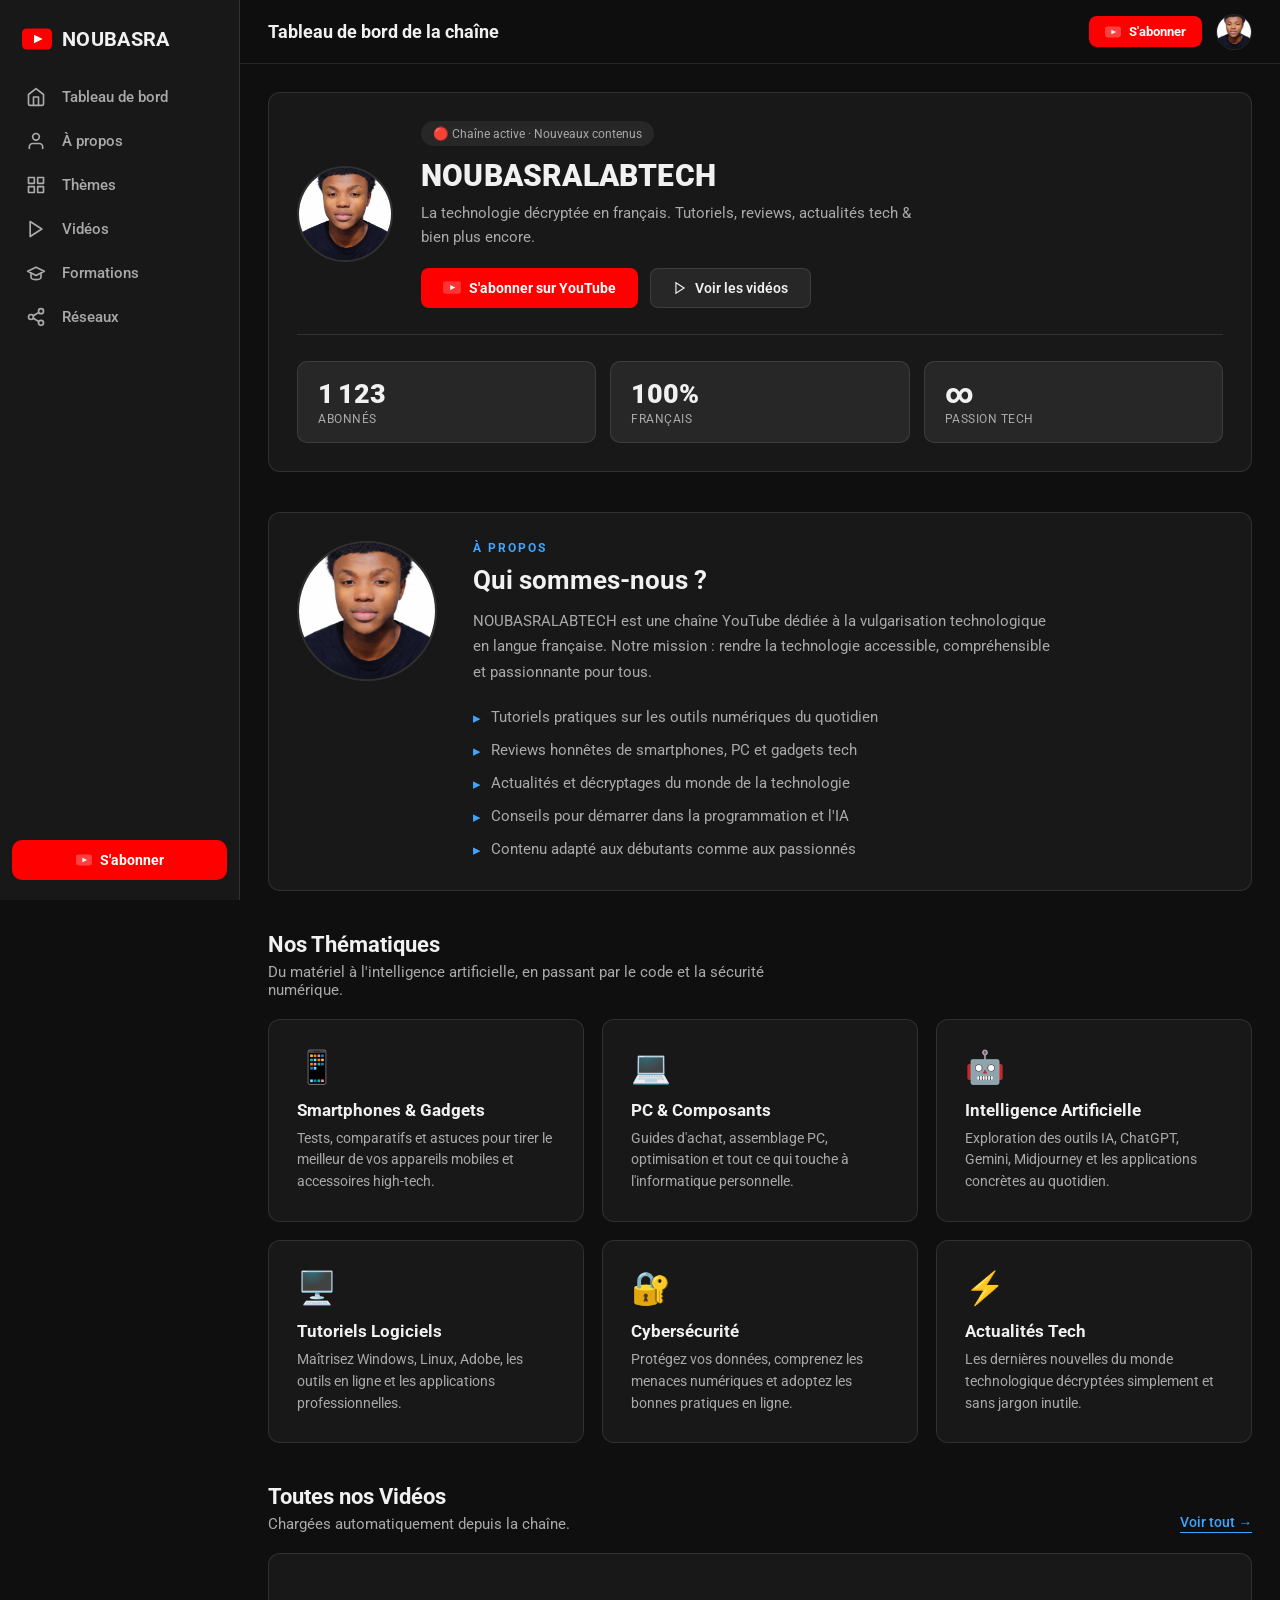
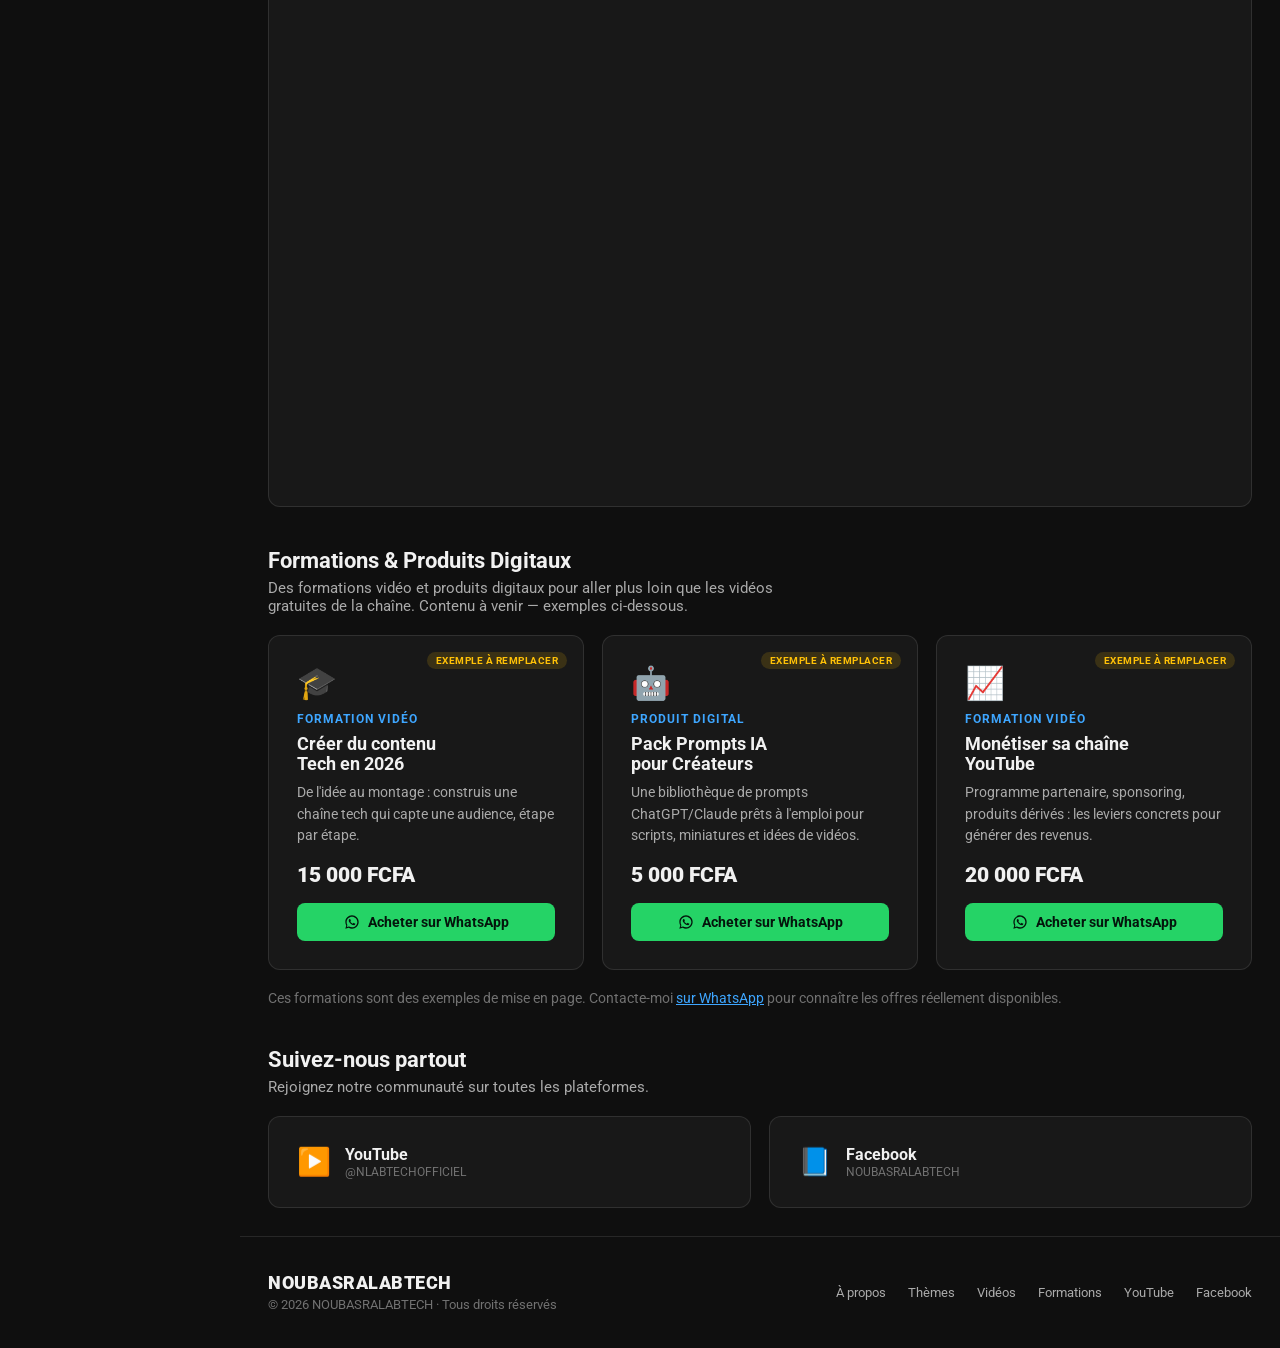
==== commit f13f5b46: "Affiche le vrai nombre d'abonnés et renomme la sidebar en NOUBASRA Ajoute api/stats.js qui récupère " ====
--- a/index.html
+++ b/index.html
@@ -22,7 +22,7 @@
         <rect width="90" height="63" rx="14" fill="#FF0000"/>
         <path d="M36 18.5L62 31.5L36 44.5V18.5Z" fill="white"/>
       </svg>
-      <span class="sidebar-logo-text">Studio</span>
+      <span class="sidebar-logo-text">NOUBASRA</span>
     </a>
 
     <nav class="sidebar-nav">
